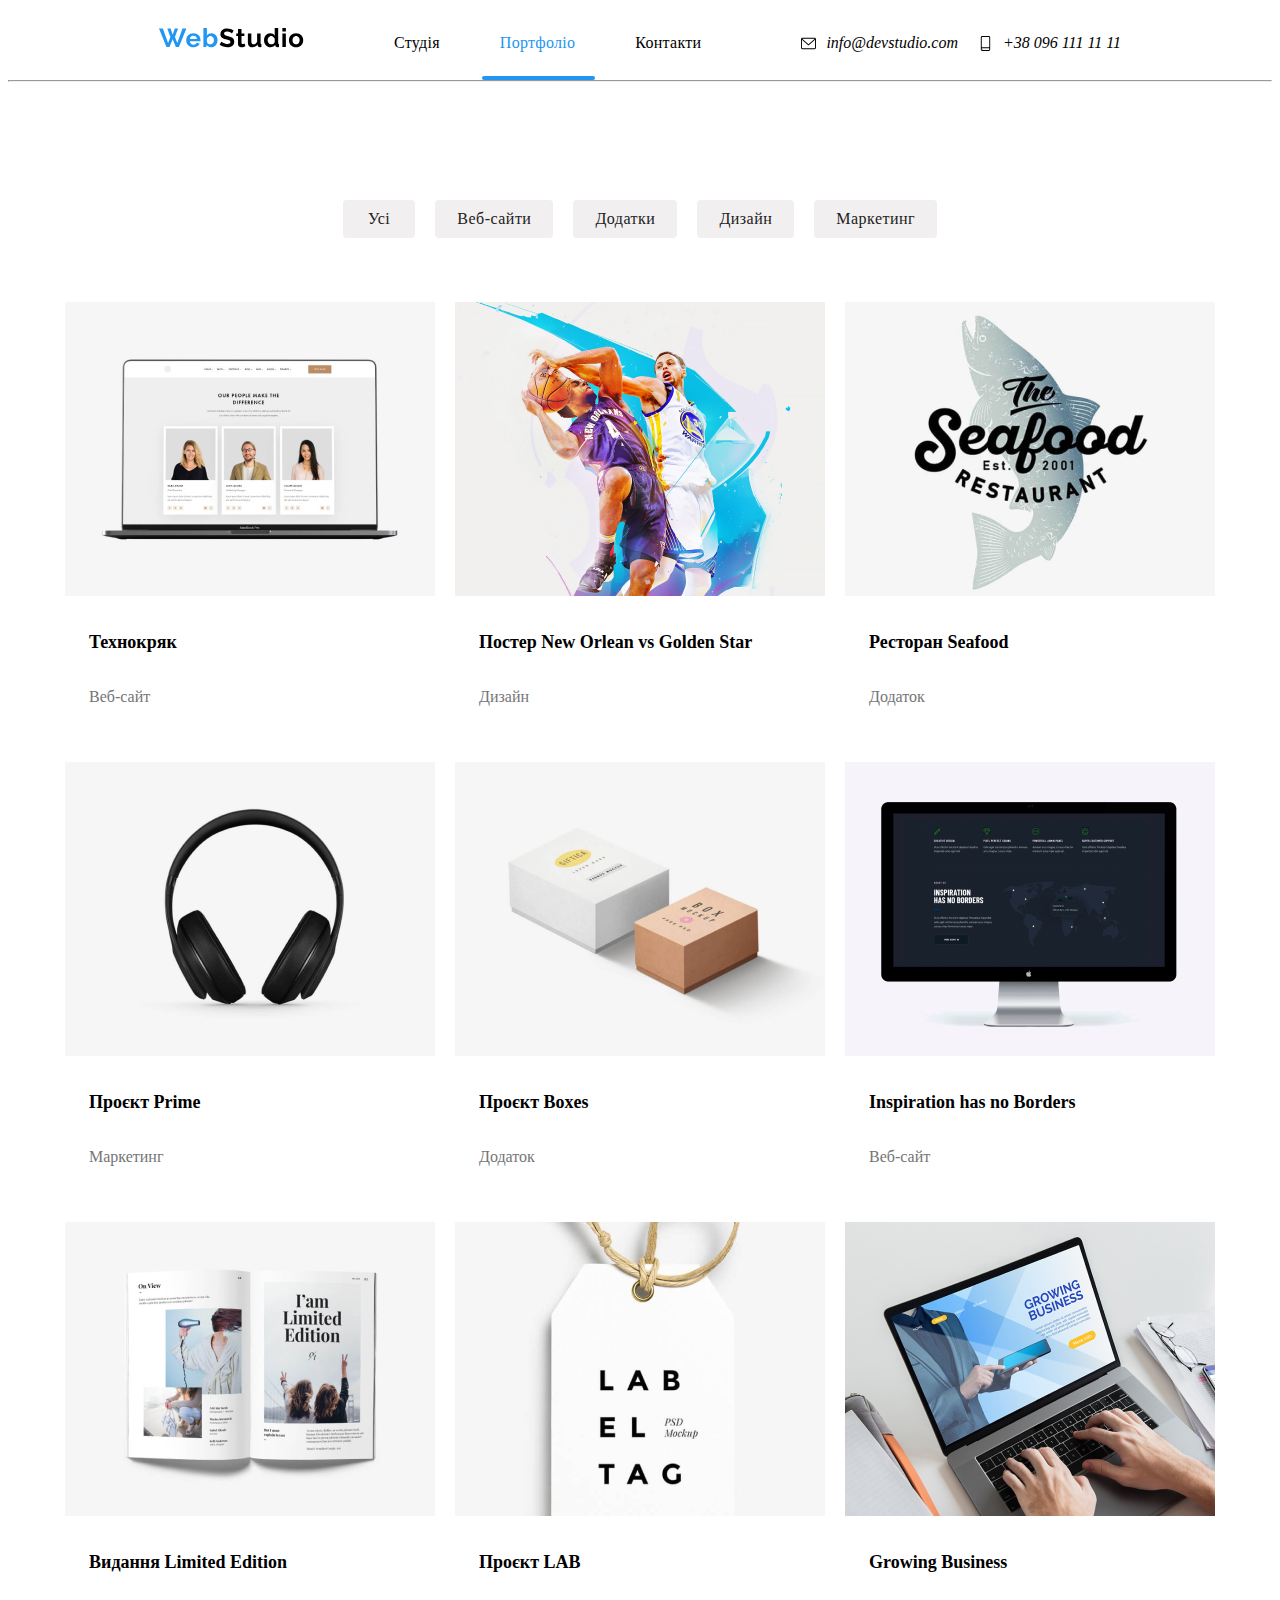
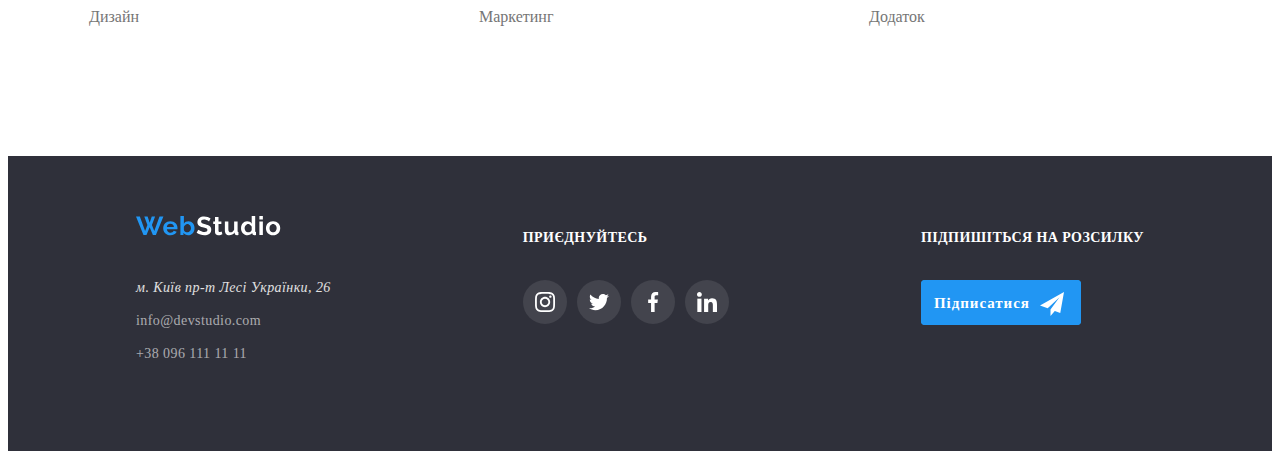
==== portfolio.html @ d67a6b18 "adaptive" ====
<!DOCTYPE html>
<html lang="en">
<head>
    <meta charset="UTF-8">
    <meta name="viewport" content="width=device-width, initial-scale=1.0">
    <link rel="stylesheet" href="./src/portfolio-pages/css/normalize.css">
    <link rel="stylesheet" href="./src/portfolio-pages/css/reset.css">
    <link rel="stylesheet" href="./src/portfolio-pages/css/styles.css">
    <title>Document</title>
</head>
<body>
    <header class="header">
        <div class="container">
            <div class="header__content-element">
                <a href="#" class="logo">
                    <svg class="webs" width="145" height="20" viewBox="0 0 145 20" fill="none" xmlns="http://www.w3.org/2000/svg">
                        <path d="M8.294 0.592H11.596L13.676 6.702L15.756 0.592H19.084L15.938 8.99L18.278 14.892L23.504 0.539999H27.404L19.89 19H16.874L13.676 11.252L10.478 19H7.462L0 0.539999H3.848L9.1 14.892L11.388 8.99L8.294 0.592ZM34.3793 19.26C33.2873 19.26 32.2993 19.078 31.4153 18.714C30.5313 18.3327 29.7773 17.8213 29.1533 17.18C28.5293 16.5387 28.044 15.7933 27.6973 14.944C27.368 14.0947 27.2033 13.202 27.2033 12.266C27.2033 11.2953 27.368 10.3853 27.6973 9.536C28.0266 8.66933 28.5033 7.91533 29.1273 7.274C29.7513 6.61533 30.5053 6.09533 31.3893 5.714C32.2906 5.33267 33.296 5.142 34.4053 5.142C35.5146 5.142 36.5026 5.33267 37.3693 5.714C38.2533 6.09533 38.9986 6.60667 39.6053 7.248C40.2293 7.88933 40.6973 8.63467 41.0093 9.484C41.3386 10.3333 41.5033 11.2173 41.5033 12.136C41.5033 12.3613 41.4946 12.578 41.4773 12.786C41.4773 12.994 41.46 13.1673 41.4253 13.306H30.8953C30.9473 13.8433 31.0773 14.32 31.2853 14.736C31.4933 15.152 31.762 15.5073 32.0913 15.802C32.4206 16.0967 32.7933 16.322 33.2093 16.478C33.6253 16.634 34.0586 16.712 34.5093 16.712C35.2026 16.712 35.8526 16.5473 36.4593 16.218C37.0833 15.8713 37.508 15.4207 37.7333 14.866L40.7233 15.698C40.2206 16.738 39.4146 17.596 38.3053 18.272C37.2133 18.9307 35.9046 19.26 34.3793 19.26ZM37.9153 11.044C37.8286 10.0213 37.4473 9.20667 36.7713 8.6C36.1126 7.976 35.3066 7.664 34.3533 7.664C33.8853 7.664 33.4433 7.75067 33.0273 7.924C32.6286 8.08 32.2733 8.30533 31.9613 8.6C31.6493 8.89467 31.3893 9.25 31.1813 9.666C30.9906 10.082 30.878 10.5413 30.8433 11.044H37.9153ZM52.1538 19.26C51.1138 19.26 50.1864 19.026 49.3718 18.558C48.5571 18.09 47.9158 17.4487 47.4478 16.634V19H44.4058V0.0199995H47.8898V7.768C48.3751 6.936 49.0078 6.29467 49.7878 5.844C50.5851 5.376 51.5124 5.142 52.5698 5.142C53.4538 5.142 54.2598 5.33267 54.9878 5.714C55.7158 6.09533 56.3398 6.60667 56.8598 7.248C57.3971 7.88933 57.8044 8.64333 58.0818 9.51C58.3764 10.3767 58.5238 11.2867 58.5238 12.24C58.5238 13.228 58.3591 14.1467 58.0298 14.996C57.7178 15.8453 57.2758 16.5907 56.7038 17.232C56.1318 17.856 55.4558 18.35 54.6758 18.714C53.8958 19.078 53.0551 19.26 52.1538 19.26ZM51.1918 16.296C51.7464 16.296 52.2578 16.192 52.7258 15.984C53.1938 15.7587 53.5924 15.464 53.9218 15.1C54.2511 14.736 54.5024 14.3113 54.6758 13.826C54.8664 13.3407 54.9618 12.8207 54.9618 12.266C54.9618 11.7113 54.8751 11.1827 54.7018 10.68C54.5284 10.1773 54.2771 9.73533 53.9478 9.354C53.6358 8.97267 53.2631 8.66933 52.8298 8.444C52.3964 8.21867 51.9198 8.106 51.3998 8.106C50.6198 8.106 49.9178 8.366 49.2938 8.886C48.6871 9.38867 48.2191 10.0127 47.8898 10.758V14.008C48.0111 14.3547 48.1844 14.6667 48.4098 14.944C48.6524 15.2213 48.9211 15.464 49.2158 15.672C49.5104 15.8627 49.8311 16.0187 50.1778 16.14C50.5244 16.244 50.8624 16.296 51.1918 16.296Z" fill="#2196F3"/>
                        <path d="M73.0003 5.376C72.8789 5.25467 72.6536 5.09 72.3243 4.882C72.0123 4.674 71.6223 4.47467 71.1543 4.284C70.7036 4.076 70.2096 3.90267 69.6723 3.764C69.1349 3.62533 68.5889 3.556 68.0343 3.556C67.0463 3.556 66.3096 3.738 65.8243 4.102C65.3389 4.466 65.0963 4.97733 65.0963 5.636C65.0963 6.01733 65.1829 6.338 65.3563 6.598C65.5469 6.84067 65.8156 7.05733 66.1623 7.248C66.5089 7.43867 66.9423 7.612 67.4623 7.768C67.9996 7.924 68.6149 8.08867 69.3083 8.262C70.2096 8.50467 71.0243 8.76467 71.7523 9.042C72.4976 9.31933 73.1216 9.666 73.6243 10.082C74.1443 10.498 74.5429 11.0007 74.8203 11.59C75.0976 12.162 75.2363 12.8727 75.2363 13.722C75.2363 14.71 75.0456 15.5593 74.6643 16.27C74.3003 16.9633 73.7976 17.5267 73.1563 17.96C72.5323 18.3933 71.8043 18.714 70.9723 18.922C70.1576 19.1127 69.2996 19.208 68.3983 19.208C67.0116 19.208 65.6423 19 64.2903 18.584C62.9383 18.168 61.7249 17.5787 60.6503 16.816L62.2363 13.722C62.3923 13.878 62.6696 14.086 63.0683 14.346C63.4843 14.5887 63.9696 14.84 64.5243 15.1C65.0789 15.3427 65.6943 15.5507 66.3703 15.724C67.0463 15.8973 67.7396 15.984 68.4503 15.984C70.4263 15.984 71.4143 15.3513 71.4143 14.086C71.4143 13.6873 71.3016 13.3493 71.0763 13.072C70.8509 12.7947 70.5303 12.552 70.1143 12.344C69.6983 12.136 69.1956 11.9453 68.6063 11.772C68.0169 11.5987 67.3583 11.408 66.6303 11.2C65.7463 10.9573 64.9749 10.6973 64.3163 10.42C63.6749 10.1253 63.1376 9.78733 62.7043 9.406C62.2709 9.00733 61.9416 8.55667 61.7163 8.054C61.5083 7.534 61.4043 6.91867 61.4043 6.208C61.4043 5.272 61.5776 4.44 61.9243 3.712C62.2709 2.984 62.7476 2.37733 63.3543 1.892C63.9783 1.40667 64.6976 1.04267 65.5123 0.799999C66.3269 0.539999 67.2023 0.409999 68.1383 0.409999C69.4383 0.409999 70.6343 0.617999 71.7263 1.034C72.8183 1.43267 73.7716 1.90933 74.5863 2.464L73.0003 5.376ZM86.4013 18.298C85.9333 18.506 85.3613 18.714 84.6853 18.922C84.0093 19.13 83.2986 19.234 82.5533 19.234C82.0679 19.234 81.6086 19.1733 81.1753 19.052C80.7593 18.9307 80.3866 18.74 80.0573 18.48C79.7453 18.2027 79.4939 17.856 79.3033 17.44C79.1126 17.0067 79.0173 16.4867 79.0173 15.88V8.054H77.2233V5.376H79.0173V0.956H82.5013V5.376H85.3613V8.054H82.5013V14.71C82.5013 15.1953 82.6226 15.542 82.8653 15.75C83.1253 15.9407 83.4373 16.036 83.8013 16.036C84.1653 16.036 84.5206 15.9753 84.8673 15.854C85.2139 15.7327 85.4913 15.6287 85.6993 15.542L86.4013 18.298ZM93.1558 19.26C91.7518 19.26 90.6858 18.8093 89.9578 17.908C89.2298 17.0067 88.8658 15.672 88.8658 13.904V5.376H92.3498V13.15C92.3498 15.2473 93.1038 16.296 94.6118 16.296C95.2878 16.296 95.9378 16.0967 96.5618 15.698C97.2031 15.282 97.7231 14.658 98.1218 13.826V5.376H101.606V14.996C101.606 15.36 101.666 15.62 101.788 15.776C101.926 15.932 102.143 16.0187 102.438 16.036V19C102.091 19.0693 101.796 19.1127 101.554 19.13C101.328 19.1473 101.12 19.156 100.93 19.156C100.306 19.156 99.7944 19.0173 99.3958 18.74C99.0144 18.4453 98.7891 18.0467 98.7198 17.544L98.6418 16.452C98.0351 17.388 97.2551 18.09 96.3018 18.558C95.3484 19.026 94.2998 19.26 93.1558 19.26ZM111.49 19.26C110.554 19.26 109.687 19.078 108.89 18.714C108.093 18.35 107.408 17.8473 106.836 17.206C106.264 16.5647 105.813 15.8193 105.484 14.97C105.172 14.1033 105.016 13.176 105.016 12.188C105.016 11.2 105.163 10.2813 105.458 9.432C105.77 8.58267 106.195 7.83733 106.732 7.196C107.269 6.55467 107.911 6.052 108.656 5.688C109.401 5.324 110.216 5.142 111.1 5.142C112.105 5.142 113.007 5.38467 113.804 5.87C114.619 6.35533 115.251 6.988 115.702 7.768V0.0199995H119.186V14.996C119.186 15.36 119.247 15.62 119.368 15.776C119.489 15.932 119.697 16.0187 119.992 16.036V19C119.385 19.1213 118.891 19.182 118.51 19.182C117.886 19.182 117.375 19.026 116.976 18.714C116.577 18.402 116.352 17.9947 116.3 17.492L116.222 16.634C115.719 17.5007 115.035 18.1593 114.168 18.61C113.319 19.0433 112.426 19.26 111.49 19.26ZM112.4 16.296C112.729 16.296 113.067 16.244 113.414 16.14C113.761 16.0187 114.081 15.854 114.376 15.646C114.671 15.438 114.931 15.1953 115.156 14.918C115.399 14.6407 115.581 14.3373 115.702 14.008V10.758C115.563 10.3767 115.364 10.03 115.104 9.718C114.861 9.38867 114.575 9.11133 114.246 8.886C113.934 8.64333 113.596 8.45267 113.232 8.314C112.885 8.17533 112.539 8.106 112.192 8.106C111.672 8.106 111.187 8.21867 110.736 8.444C110.303 8.66933 109.93 8.98133 109.618 9.38C109.306 9.76133 109.063 10.2033 108.89 10.706C108.717 11.2087 108.63 11.7287 108.63 12.266C108.63 12.838 108.725 13.3667 108.916 13.852C109.107 14.3373 109.367 14.762 109.696 15.126C110.025 15.49 110.415 15.776 110.866 15.984C111.334 16.192 111.845 16.296 112.4 16.296ZM123.386 19V5.376H126.87V19H123.386ZM123.386 3.478V0.0199995H126.87V3.478H123.386ZM137.085 19.26C135.975 19.26 134.979 19.0693 134.095 18.688C133.211 18.3067 132.457 17.7953 131.833 17.154C131.226 16.4953 130.758 15.7413 130.429 14.892C130.099 14.0427 129.935 13.15 129.935 12.214C129.935 11.2607 130.099 10.3593 130.429 9.51C130.758 8.66067 131.226 7.91533 131.833 7.274C132.457 6.61533 133.211 6.09533 134.095 5.714C134.979 5.33267 135.975 5.142 137.085 5.142C138.194 5.142 139.182 5.33267 140.049 5.714C140.933 6.09533 141.678 6.61533 142.285 7.274C142.909 7.91533 143.385 8.66067 143.715 9.51C144.044 10.3593 144.209 11.2607 144.209 12.214C144.209 13.15 144.044 14.0427 143.715 14.892C143.385 15.7413 142.917 16.4953 142.311 17.154C141.704 17.7953 140.959 18.3067 140.075 18.688C139.191 19.0693 138.194 19.26 137.085 19.26ZM133.523 12.214C133.523 12.8207 133.609 13.3753 133.783 13.878C133.973 14.3633 134.225 14.788 134.537 15.152C134.866 15.516 135.247 15.802 135.681 16.01C136.114 16.2007 136.582 16.296 137.085 16.296C137.587 16.296 138.055 16.2007 138.489 16.01C138.922 15.802 139.295 15.516 139.607 15.152C139.936 14.788 140.187 14.3547 140.361 13.852C140.551 13.3493 140.647 12.7947 140.647 12.188C140.647 11.5987 140.551 11.0527 140.361 10.55C140.187 10.0473 139.936 9.614 139.607 9.25C139.295 8.886 138.922 8.60867 138.489 8.418C138.055 8.21 137.587 8.106 137.085 8.106C136.582 8.106 136.114 8.21 135.681 8.418C135.247 8.626 134.866 8.912 134.537 9.276C134.225 9.64 133.973 10.0733 133.783 10.576C133.609 11.0787 133.523 11.6247 133.523 12.214Z" fill="black"/>
                    </svg>
                </a>
                <div class="header__content">
                    <div class="header__content-top">
                        <nav class="navigation">
                            <ul class="navigation__list">
                                <li class="navigation__list-item">
                                    <a href="./index.html" class="navigation__list-link">Студія</a>
                                </li>
                                <li class="navigation__list-item">
                                    <a href="./portfolio.html" class="navigation__list-link active">Портфоліо</a>
                                </li>
                                <li class="navigation__list-item">
                                    <a href="#contacts" class="navigation__list-link">Контакти</a>
                                </li>
                            </ul>
                        </nav>
                    </div>
                    <address class="address">
                        <a href="mailto:info@devstudio.com" class="address__link">
                            <svg version="1.1" xmlns="http://www.w3.org/2000/svg" width="15" height="15" viewBox="0 0 1365 1024" fill="inherit">
                                <g id="icomoon-ignore"></g>
                                <path d="M1237.333 0h-1109.333c-70.571 0-128 57.429-128 128v768c0 70.571 57.429 128 128 128h1109.333c70.571 0 128-57.429 128-128v-768c0-70.571-57.429-128-128-128zM1237.333 85.333c5.803 0 11.349 1.195 16.384 3.328l-571.051 494.933-571.051-494.933c4.836-2.091 10.465-3.313 16.378-3.328h1109.339zM1237.333 938.667h-1109.333c-23.564 0-42.667-19.103-42.667-42.667v0-717.227l569.344 493.483c7.448 6.5 17.256 10.464 27.989 10.464s20.541-3.963 28.040-10.507l-0.051 0.043 569.344-493.483v717.227c0 23.564-19.103 42.667-42.667 42.667v0z"></path>
                            </svg>                                
                            info@devstudio.com
                        </a>
                        <a href="tel:+380961111111" class="address__link">
                            <svg version="1.1" xmlns="http://www.w3.org/2000/svg" width="15" height="15" viewBox="0 0 640 1024" fill="inherit">
                                <g id="icomoon-ignore"></g>
                                <path fill="inherit" d="M544 0h-448c-52.928 0-96 43.072-96 96v832c0 52.928 43.072 96 96 96h448c52.928 0 96-43.072 96-96v-832c0-52.928-43.072-96-96-96zM96 64h448c17.673 0 32 14.327 32 32v0 672h-512v-672c0-17.673 14.327-32 32-32v0zM544 960h-448c-17.673 0-32-14.327-32-32v0-96h512v96c0 17.673-14.327 32-32 32v0z"></path>
                                <path fill="#757575" d="M150.656 879.296c5.767 5.232 9.374 12.755 9.374 21.12s-3.607 15.888-9.35 21.099l-0.024 0.021c-5.952 5.449-13.914 8.787-22.656 8.787s-16.704-3.339-22.681-8.81l0.025 0.023c-5.767-5.232-9.374-12.755-9.374-21.12s3.607-15.888 9.35-21.099l0.024-0.021c5.952-5.449 13.914-8.787 22.656-8.787s16.704 3.339 22.681 8.81l-0.025-0.023z"></path>
                            </svg>
                            +38 096 111 11 11
                        </a>
                    </address>
                </div>
                <div class="header__burger">
                    <nav class="header__navigation">
                        <input type="checkbox" id="toggle" class="header__form">
                        <label for="toggle" class="header__lab">
                          <span></span>
                        </label>
                        <ul class="menu__burger">
                            <li class="menu__burger-item">
                                <a href="#" class="menu__burger-link">Студія</a>
                            </li>
                            <li class="menu__burger-item">
                                <a href="#" class="menu__burger-link menu__link-studio">Портфоліо</a>
                            </li>
                            <li class="menu__burger-item">
                                <a href="#" class="menu__burger-link">Контакти</a>
                            </li>
                        </ul>
                        <div class="contacts"> 
                            <address class="address">
                                <a href="mailto:info@devstudio.com" class="address__email">
                                    info@devstudio.com
                                </a>
                            </address>
                            <address class="address">
                                <a href="tel:+380961111111"  class="address__number">
                                    +38 096 111 11 11
                                </a>
                            </address>
                        </div>
                        <div class="social__programs">
                            <ul class="sites">
                                <li class="site__item">
                                    <a href="https://instagram.com/" class="site__link">
                                        Instagram
                                    </a>
                                </li>
                                <li class="site__item">
                                    <a href="https://twitter.com/" class="site__link">
                                        Twitter
                                    </a>
                                </li>
                                <li class="site__item">
                                    <a href="http://facebook.com/" class="site__link">
                                        Facebook
                                    </a>
                                </li>
                                <li class="site__item">
                                    <a href="https://www.linkedin.com/" class="site__link">
                                        LinkedIn
                                    </a>
                                </li>
                            </ul>
                        </div>
                    </nav>
                </div>
            </div>
        </div>
    </header>
    <hr class="line">
    <main>
        <section class="page">
            <div class="container page__content">
                <div class="page__navigation">
                    <a href="#" class="page__navigation-link">
                        <p class="page__navigation-text-one">
                            Усі
                        </p>
                    </a>
                    <a href="#website" class="page__navigation-link">
                        <p class="page__navigation-text-two">
                            Веб-сайти
                        </p>
                    </a>
                    <a href="#addition" class="page__navigation-link">
                        <p class="page__navigation-text-three">
                            Додатки
                        </p>
                    </a>
                    <a href="#design" class="page__navigation-link">
                        <p class="page__navigation-text-four">
                            Дизайн
                        </p>
                    </a>
                    <a href="#marketing" class="page__navigation-link">
                        <p class="page__navigation-text-five">
                            Маркетинг
                        </p>
                    </a>
                </div>
                <div class="caption">
                    <div class="product" id="website">
                        <div class="product__photo">
                            <img src="./src/portfolio-pages/image/chapter-one/img.png" alt="ups" class="photo1">
                            <p class="product__photo-text">
                                Ресурс пропонує комплексні <br>
                                пропозиції з різним рівнем <br> 
                                функціоналу та сервісів. Все це <br>
                                дозволить відвідувачу отримати <br>
                                вичерпні відомості про компанію <br>
                                чи приватну особу.
                            </p>
                        </div>
                        <div class="product__texts">
                            <h1 class="product__title">
                                Технокряк
                            </h1>
                            <p class="product__text">
                                Веб-сайт
                            </p>
                        </div>
                    </div>
                    <div class="product">
                        <div class="product__photo">
                            <img src="./src/portfolio-pages/image/chapter-one/img (1).png" alt="ups" class="photo1">
                            <p class="product__photo-text">
                                Ресурс пропонує комплексні <br>
                                пропозиції з різним рівнем <br> 
                                функціоналу та сервісів. Все це <br>
                                дозволить відвідувачу отримати <br>
                                вичерпні відомості про компанію <br>
                                чи приватну особу.
                            </p>
                        </div>
                        <div class="product__texts">
                            <h1 class="product__title">
                                Постер New Orlean vs Golden Star
                            </h1>
                            <p class="product__text">
                                Дизайн
                            </p>
                        </div>
                    </div>
                    <div class="product">
                        <div class="product__photo">
                            <img src="./src/portfolio-pages/image/chapter-one/img (2).png" alt="ups" class="photo1">
                            <p class="product__photo-text">
                                Ресурс пропонує комплексні <br>
                                пропозиції з різним рівнем <br> 
                                функціоналу та сервісів. Все це <br>
                                дозволить відвідувачу отримати <br>
                                вичерпні відомості про компанію <br>
                                чи приватну особу.
                            </p>
                        </div>
                        <div class="product__texts">
                            <h1 class="product__title">
                                Ресторан Seafood
                            </h1>
                            <p class="product__text">
                                Додаток
                            </p>
                        </div>
                    </div>
                    <div class="product" id="marketing">
                        <div class="product__photo">
                            <img src="./src/portfolio-pages/image/chapter-one/img (3).png" alt="ups" class="photo1">
                            <p class="product__photo-text">
                                Ресурс пропонує комплексні <br>
                                пропозиції з різним рівнем <br> 
                                функціоналу та сервісів. Все це <br>
                                дозволить відвідувачу отримати <br>
                                вичерпні відомості про компанію <br>
                                чи приватну особу.
                            </p>
                        </div>
                        <div class="product__texts">
                            <h1 class="product__title">
                                Проєкт Prime
                            </h1>
                            <p class="product__text">
                                Маркетинг
                            </p>
                        </div>
                    </div>
                    <div class="product" id="addition">
                        <div class="product__photo">
                            <img src="./src/portfolio-pages/image/chapter-one/img (4).png" alt="ups" class="photo1">
                            <p class="product__photo-text">
                                Ресурс пропонує комплексні <br>
                                пропозиції з різним рівнем <br> 
                                функціоналу та сервісів. Все це <br>
                                дозволить відвідувачу отримати <br>
                                вичерпні відомості про компанію <br>
                                чи приватну особу.
                            </p>
                        </div>
                        <div class="product__texts">
                            <h1 class="product__title">
                                Проєкт Boxes
                            </h1>
                            <p class="product__text">
                                Додаток
                            </p>
                        </div>
                    </div>
                    <div class="product">
                        <div class="product__photo">
                            <img src="./src/portfolio-pages/image/chapter-one/img (5).png" alt="ups" class="photo1">
                            <p class="product__photo-text">
                                Ресурс пропонує комплексні <br>
                                пропозиції з різним рівнем <br> 
                                функціоналу та сервісів. Все це <br>
                                дозволить відвідувачу отримати <br>
                                вичерпні відомості про компанію <br>
                                чи приватну особу.
                            </p>
                        </div>
                        <div class="product__texts">
                            <h1 class="product__title">
                                Inspiration has no Borders
                            </h1>
                            <p class="product__text">
                                Веб-сайт
                            </p>
                        </div>
                    </div>
                    <div class="product" id="design">
                        <div class="product__photo">
                            <img src="./src/portfolio-pages/image/chapter-one/img (6).png" alt="ups" class="photo1">
                            <p class="product__photo-text">
                                Ресурс пропонує комплексні <br>
                                пропозиції з різним рівнем <br> 
                                функціоналу та сервісів. Все це <br>
                                дозволить відвідувачу отримати <br>
                                вичерпні відомості про компанію <br>
                                чи приватну особу.
                            </p>
                        </div>
                        <div class="product__texts">
                            <h1 class="product__title">
                                Видання Limited Edition
                            </h1>
                            <p class="product__text">
                                Дизайн
                            </p>
                        </div>
                    </div>
                    <div class="product">
                        <div class="product__photo">
                            <img src="./src/portfolio-pages/image/chapter-one/img (7).png" alt="ups" class="photo1">
                            <p class="product__photo-text">
                                Ресурс пропонує комплексні <br>
                                пропозиції з різним рівнем <br> 
                                функціоналу та сервісів. Все це <br>
                                дозволить відвідувачу отримати <br>
                                вичерпні відомості про компанію <br>
                                чи приватну особу.
                            </p>
                        </div>
                        <div class="product__texts">
                            <h1 class="product__title">
                                Проєкт LAB
                            </h1>
                            <p class="product__text">
                                Маркетинг
                            </p>
                        </div>
                    </div>
                    <div class="product">
                        <div class="product__photo">
                            <img src="./src/portfolio-pages/image/chapter-one/img (8).png" alt="ups" class="photo1">
                            <p class="product__photo-text">
                                Ресурс пропонує комплексні <br>
                                пропозиції з різним рівнем <br> 
                                функціоналу та сервісів. Все це <br>
                                дозволить відвідувачу отримати <br>
                                вичерпні відомості про компанію <br>
                                чи приватну особу.
                            </p>
                        </div>
                        <div class="product__texts">
                            <h1 class="product__title">
                                Growing Business
                            </h1>
                            <p class="product__text">
                                Додаток
                            </p>
                        </div>
                    </div>
                </div>
            </div>
        </section>
    </main>
    <footer class="footer" id="contacts">
        <div class="container footer__content">
            <div class="footer__content-one">
                <svg class="svg-footer" width="145" height="20" viewBox="0 0 145 20" fill="none" xmlns="http://www.w3.org/2000/svg">
                    <path d="M8.294 0.592H11.596L13.676 6.702L15.756 0.592H19.084L15.938 8.99L18.278 14.892L23.504 0.539999H27.404L19.89 19H16.874L13.676 11.252L10.478 19H7.462L0 0.539999H3.848L9.1 14.892L11.388 8.99L8.294 0.592ZM34.3793 19.26C33.2873 19.26 32.2993 19.078 31.4153 18.714C30.5313 18.3327 29.7773 17.8213 29.1533 17.18C28.5293 16.5387 28.044 15.7933 27.6973 14.944C27.368 14.0947 27.2033 13.202 27.2033 12.266C27.2033 11.2953 27.368 10.3853 27.6973 9.536C28.0266 8.66933 28.5033 7.91533 29.1273 7.274C29.7513 6.61533 30.5053 6.09533 31.3893 5.714C32.2906 5.33267 33.296 5.142 34.4053 5.142C35.5146 5.142 36.5026 5.33267 37.3693 5.714C38.2533 6.09533 38.9986 6.60667 39.6053 7.248C40.2293 7.88933 40.6973 8.63467 41.0093 9.484C41.3386 10.3333 41.5033 11.2173 41.5033 12.136C41.5033 12.3613 41.4946 12.578 41.4773 12.786C41.4773 12.994 41.46 13.1673 41.4253 13.306H30.8953C30.9473 13.8433 31.0773 14.32 31.2853 14.736C31.4933 15.152 31.762 15.5073 32.0913 15.802C32.4206 16.0967 32.7933 16.322 33.2093 16.478C33.6253 16.634 34.0586 16.712 34.5093 16.712C35.2026 16.712 35.8526 16.5473 36.4593 16.218C37.0833 15.8713 37.508 15.4207 37.7333 14.866L40.7233 15.698C40.2206 16.738 39.4146 17.596 38.3053 18.272C37.2133 18.9307 35.9046 19.26 34.3793 19.26ZM37.9153 11.044C37.8286 10.0213 37.4473 9.20667 36.7713 8.6C36.1126 7.976 35.3066 7.664 34.3533 7.664C33.8853 7.664 33.4433 7.75067 33.0273 7.924C32.6286 8.08 32.2733 8.30533 31.9613 8.6C31.6493 8.89467 31.3893 9.25 31.1813 9.666C30.9906 10.082 30.878 10.5413 30.8433 11.044H37.9153ZM52.1538 19.26C51.1138 19.26 50.1864 19.026 49.3718 18.558C48.5571 18.09 47.9158 17.4487 47.4478 16.634V19H44.4058V0.0199995H47.8898V7.768C48.3751 6.936 49.0078 6.29467 49.7878 5.844C50.5851 5.376 51.5124 5.142 52.5698 5.142C53.4538 5.142 54.2598 5.33267 54.9878 5.714C55.7158 6.09533 56.3398 6.60667 56.8598 7.248C57.3971 7.88933 57.8044 8.64333 58.0818 9.51C58.3764 10.3767 58.5238 11.2867 58.5238 12.24C58.5238 13.228 58.3591 14.1467 58.0298 14.996C57.7178 15.8453 57.2758 16.5907 56.7038 17.232C56.1318 17.856 55.4558 18.35 54.6758 18.714C53.8958 19.078 53.0551 19.26 52.1538 19.26ZM51.1918 16.296C51.7464 16.296 52.2578 16.192 52.7258 15.984C53.1938 15.7587 53.5924 15.464 53.9218 15.1C54.2511 14.736 54.5024 14.3113 54.6758 13.826C54.8664 13.3407 54.9618 12.8207 54.9618 12.266C54.9618 11.7113 54.8751 11.1827 54.7018 10.68C54.5284 10.1773 54.2771 9.73533 53.9478 9.354C53.6358 8.97267 53.2631 8.66933 52.8298 8.444C52.3964 8.21867 51.9198 8.106 51.3998 8.106C50.6198 8.106 49.9178 8.366 49.2938 8.886C48.6871 9.38867 48.2191 10.0127 47.8898 10.758V14.008C48.0111 14.3547 48.1844 14.6667 48.4098 14.944C48.6524 15.2213 48.9211 15.464 49.2158 15.672C49.5104 15.8627 49.8311 16.0187 50.1778 16.14C50.5244 16.244 50.8624 16.296 51.1918 16.296Z" fill="#2196F3"/>
                    <path d="M73.0003 5.376C72.8789 5.25467 72.6536 5.09 72.3243 4.882C72.0123 4.674 71.6223 4.47467 71.1543 4.284C70.7036 4.076 70.2096 3.90267 69.6723 3.764C69.1349 3.62533 68.5889 3.556 68.0343 3.556C67.0463 3.556 66.3096 3.738 65.8243 4.102C65.3389 4.466 65.0963 4.97733 65.0963 5.636C65.0963 6.01733 65.1829 6.338 65.3563 6.598C65.5469 6.84067 65.8156 7.05733 66.1623 7.248C66.5089 7.43867 66.9423 7.612 67.4623 7.768C67.9996 7.924 68.6149 8.08867 69.3083 8.262C70.2096 8.50467 71.0243 8.76467 71.7523 9.042C72.4976 9.31933 73.1216 9.666 73.6243 10.082C74.1443 10.498 74.5429 11.0007 74.8203 11.59C75.0976 12.162 75.2363 12.8727 75.2363 13.722C75.2363 14.71 75.0456 15.5593 74.6643 16.27C74.3003 16.9633 73.7976 17.5267 73.1563 17.96C72.5323 18.3933 71.8043 18.714 70.9723 18.922C70.1576 19.1127 69.2996 19.208 68.3983 19.208C67.0116 19.208 65.6423 19 64.2903 18.584C62.9383 18.168 61.7249 17.5787 60.6503 16.816L62.2363 13.722C62.3923 13.878 62.6696 14.086 63.0683 14.346C63.4843 14.5887 63.9696 14.84 64.5243 15.1C65.0789 15.3427 65.6943 15.5507 66.3703 15.724C67.0463 15.8973 67.7396 15.984 68.4503 15.984C70.4263 15.984 71.4143 15.3513 71.4143 14.086C71.4143 13.6873 71.3016 13.3493 71.0763 13.072C70.8509 12.7947 70.5303 12.552 70.1143 12.344C69.6983 12.136 69.1956 11.9453 68.6063 11.772C68.0169 11.5987 67.3583 11.408 66.6303 11.2C65.7463 10.9573 64.9749 10.6973 64.3163 10.42C63.6749 10.1253 63.1376 9.78733 62.7043 9.406C62.2709 9.00733 61.9416 8.55667 61.7163 8.054C61.5083 7.534 61.4043 6.91867 61.4043 6.208C61.4043 5.272 61.5776 4.44 61.9243 3.712C62.2709 2.984 62.7476 2.37733 63.3543 1.892C63.9783 1.40667 64.6976 1.04267 65.5123 0.799999C66.3269 0.539999 67.2023 0.409999 68.1383 0.409999C69.4383 0.409999 70.6343 0.617999 71.7263 1.034C72.8183 1.43267 73.7716 1.90933 74.5863 2.464L73.0003 5.376ZM86.4013 18.298C85.9333 18.506 85.3613 18.714 84.6853 18.922C84.0093 19.13 83.2986 19.234 82.5533 19.234C82.0679 19.234 81.6086 19.1733 81.1753 19.052C80.7593 18.9307 80.3866 18.74 80.0573 18.48C79.7453 18.2027 79.4939 17.856 79.3033 17.44C79.1126 17.0067 79.0173 16.4867 79.0173 15.88V8.054H77.2233V5.376H79.0173V0.956H82.5013V5.376H85.3613V8.054H82.5013V14.71C82.5013 15.1953 82.6226 15.542 82.8653 15.75C83.1253 15.9407 83.4373 16.036 83.8013 16.036C84.1653 16.036 84.5206 15.9753 84.8673 15.854C85.2139 15.7327 85.4913 15.6287 85.6993 15.542L86.4013 18.298ZM93.1558 19.26C91.7518 19.26 90.6858 18.8093 89.9578 17.908C89.2298 17.0067 88.8658 15.672 88.8658 13.904V5.376H92.3498V13.15C92.3498 15.2473 93.1038 16.296 94.6118 16.296C95.2878 16.296 95.9378 16.0967 96.5618 15.698C97.2031 15.282 97.7231 14.658 98.1218 13.826V5.376H101.606V14.996C101.606 15.36 101.666 15.62 101.788 15.776C101.926 15.932 102.143 16.0187 102.438 16.036V19C102.091 19.0693 101.796 19.1127 101.554 19.13C101.328 19.1473 101.12 19.156 100.93 19.156C100.306 19.156 99.7944 19.0173 99.3958 18.74C99.0144 18.4453 98.7891 18.0467 98.7198 17.544L98.6418 16.452C98.0351 17.388 97.2551 18.09 96.3018 18.558C95.3484 19.026 94.2998 19.26 93.1558 19.26ZM111.49 19.26C110.554 19.26 109.687 19.078 108.89 18.714C108.093 18.35 107.408 17.8473 106.836 17.206C106.264 16.5647 105.813 15.8193 105.484 14.97C105.172 14.1033 105.016 13.176 105.016 12.188C105.016 11.2 105.163 10.2813 105.458 9.432C105.77 8.58267 106.195 7.83733 106.732 7.196C107.269 6.55467 107.911 6.052 108.656 5.688C109.401 5.324 110.216 5.142 111.1 5.142C112.105 5.142 113.007 5.38467 113.804 5.87C114.619 6.35533 115.251 6.988 115.702 7.768V0.0199995H119.186V14.996C119.186 15.36 119.247 15.62 119.368 15.776C119.489 15.932 119.697 16.0187 119.992 16.036V19C119.385 19.1213 118.891 19.182 118.51 19.182C117.886 19.182 117.375 19.026 116.976 18.714C116.577 18.402 116.352 17.9947 116.3 17.492L116.222 16.634C115.719 17.5007 115.035 18.1593 114.168 18.61C113.319 19.0433 112.426 19.26 111.49 19.26ZM112.4 16.296C112.729 16.296 113.067 16.244 113.414 16.14C113.761 16.0187 114.081 15.854 114.376 15.646C114.671 15.438 114.931 15.1953 115.156 14.918C115.399 14.6407 115.581 14.3373 115.702 14.008V10.758C115.563 10.3767 115.364 10.03 115.104 9.718C114.861 9.38867 114.575 9.11133 114.246 8.886C113.934 8.64333 113.596 8.45267 113.232 8.314C112.885 8.17533 112.539 8.106 112.192 8.106C111.672 8.106 111.187 8.21867 110.736 8.444C110.303 8.66933 109.93 8.98133 109.618 9.38C109.306 9.76133 109.063 10.2033 108.89 10.706C108.717 11.2087 108.63 11.7287 108.63 12.266C108.63 12.838 108.725 13.3667 108.916 13.852C109.107 14.3373 109.367 14.762 109.696 15.126C110.025 15.49 110.415 15.776 110.866 15.984C111.334 16.192 111.845 16.296 112.4 16.296ZM123.386 19V5.376H126.87V19H123.386ZM123.386 3.478V0.0199995H126.87V3.478H123.386ZM137.085 19.26C135.975 19.26 134.979 19.0693 134.095 18.688C133.211 18.3067 132.457 17.7953 131.833 17.154C131.226 16.4953 130.758 15.7413 130.429 14.892C130.099 14.0427 129.935 13.15 129.935 12.214C129.935 11.2607 130.099 10.3593 130.429 9.51C130.758 8.66067 131.226 7.91533 131.833 7.274C132.457 6.61533 133.211 6.09533 134.095 5.714C134.979 5.33267 135.975 5.142 137.085 5.142C138.194 5.142 139.182 5.33267 140.049 5.714C140.933 6.09533 141.678 6.61533 142.285 7.274C142.909 7.91533 143.385 8.66067 143.715 9.51C144.044 10.3593 144.209 11.2607 144.209 12.214C144.209 13.15 144.044 14.0427 143.715 14.892C143.385 15.7413 142.917 16.4953 142.311 17.154C141.704 17.7953 140.959 18.3067 140.075 18.688C139.191 19.0693 138.194 19.26 137.085 19.26ZM133.523 12.214C133.523 12.8207 133.609 13.3753 133.783 13.878C133.973 14.3633 134.225 14.788 134.537 15.152C134.866 15.516 135.247 15.802 135.681 16.01C136.114 16.2007 136.582 16.296 137.085 16.296C137.587 16.296 138.055 16.2007 138.489 16.01C138.922 15.802 139.295 15.516 139.607 15.152C139.936 14.788 140.187 14.3547 140.361 13.852C140.551 13.3493 140.647 12.7947 140.647 12.188C140.647 11.5987 140.551 11.0527 140.361 10.55C140.187 10.0473 139.936 9.614 139.607 9.25C139.295 8.886 138.922 8.60867 138.489 8.418C138.055 8.21 137.587 8.106 137.085 8.106C136.582 8.106 136.114 8.21 135.681 8.418C135.247 8.626 134.866 8.912 134.537 9.276C134.225 9.64 133.973 10.0733 133.783 10.576C133.609 11.0787 133.523 11.6247 133.523 12.214Z" fill="white"/>
                </svg>
                <ul class="menu">
                    <li class="menu__item">
                        <a class="menu__item-link" href="https://www.google.com.ua/maps/place/бул.+Леси+Украинки,+26,+Киев,+02000/@50.4265807,30.5358109,17z/data=!3m1!4b1!4m6!3m5!1s0x40d4cf0e033ecbe9:0x57a4dffefec77da0!8m2!3d50.4265807!4d30.5383858!16s%2Fg%2F1tctq5jv?hl=ru&entry=ttu"><address>м. Київ пр-т Лесі Українки, 26</address></a>
                    </li>
                    <li class="menu__item">
                        <a href="mailto:info@devstudio.com"><address class="menu__item-address">info@devstudio.com</address></a>
                    </li>
                    <li class="menu__item">
                        <a href="tel:+380961111111"><address class="menu__item-address">+38 096 111 11 11</address></a>
                    </li>
                </ul>
            </div>
            <div class="footer__content-two">
                <p class="footer__content-two-text">
                    ПРИЄДНУЙТЕСЬ
                </p>
                <div class="icons">
                    <div class="icons__social">
                        <a href="https://www.instagram.com" class="icons__social-link">
                            <svg class="ttt" width="44" height="44" viewBox="0 0 44 44" xmlns="http://www.w3.org/2000/svg" fill="inherit">
                                <g clip-path="url(#clip0_11_3010)">
                                <path d="M31.9804 17.8801C31.9336 16.8174 31.7617 16.0868 31.5156 15.4537C31.2616 14.7818 30.8709 14.1801 30.359 13.68C29.8589 13.1721 29.2533 12.7774 28.5891 12.5274C27.9524 12.2813 27.2256 12.1094 26.163 12.0626C25.0924 12.0118 24.7525 12 22.0371 12C19.3217 12 18.9818 12.0118 17.9152 12.0586C16.8525 12.1055 16.1219 12.2775 15.489 12.5235C14.8169 12.7774 14.2153 13.1681 13.7152 13.68C13.2073 14.1801 12.8127 14.7857 12.5626 15.4499C12.3164 16.0868 12.1446 16.8134 12.0977 17.8761C12.0469 18.9467 12.0352 19.2866 12.0352 22.002C12.0352 24.7173 12.0469 25.0572 12.0938 26.1239C12.1406 27.1865 12.3126 27.9171 12.5588 28.5502C12.8127 29.2221 13.2073 29.8238 13.7152 30.3239C14.2153 30.8318 14.8209 31.2265 15.4851 31.4765C16.1219 31.7226 16.8486 31.8945 17.9114 31.9413C18.9779 31.9883 19.3179 31.9999 22.0333 31.9999C24.7487 31.9999 25.0885 31.9883 26.1552 31.9413C27.2179 31.8945 27.9484 31.7226 28.5813 31.4765C29.9254 30.9568 30.9881 29.8941 31.5078 28.5502C31.7538 27.9133 31.9258 27.1865 31.9727 26.1239C32.0195 25.0572 32.0313 24.7173 32.0313 22.002C32.0313 19.2866 32.0273 18.9467 31.9804 17.8801ZM30.1794 26.0457C30.1364 27.0225 29.9723 27.5499 29.8356 27.9015C29.4995 28.7728 28.808 29.4643 27.9367 29.8004C27.5851 29.9372 27.0538 30.1012 26.0809 30.1441C25.026 30.1911 24.7096 30.2027 22.0411 30.2027C19.3726 30.2027 19.0522 30.1911 18.0011 30.1441C17.0244 30.1012 16.4969 29.9372 16.1453 29.8004C15.7117 29.6402 15.317 29.3862 14.9967 29.0541C14.6646 28.7298 14.4106 28.3391 14.2504 27.9055C14.1137 27.5539 13.9496 27.0225 13.9067 26.0497C13.8597 24.9948 13.8481 24.6783 13.8481 22.0097C13.8481 19.3412 13.8597 19.0209 13.9067 17.9699C13.9496 16.9932 14.1137 16.4657 14.2504 16.1141C14.4106 15.6804 14.6646 15.2859 15.0007 14.9654C15.3248 14.6333 15.7155 14.3793 16.1493 14.2192C16.5009 14.0825 17.0323 13.9184 18.0051 13.8754C19.06 13.8285 19.3765 13.8168 22.0449 13.8168C24.7174 13.8168 25.0337 13.8285 26.0848 13.8754C27.0616 13.9184 27.589 14.0825 27.9407 14.2192C28.3742 14.3793 28.7689 14.6333 29.0893 14.9654C29.4213 15.2897 29.6753 15.6804 29.8356 16.1141C29.9723 16.4657 30.1364 16.997 30.1794 17.9699C30.2263 19.0248 30.238 19.3412 30.238 22.0097C30.238 24.6783 30.2263 24.9908 30.1794 26.0457Z" fill="white"/>
                                <path d="M22.0371 16.8641C19.2007 16.8641 16.8994 19.1653 16.8994 22.0019C16.8994 24.8384 19.2007 27.1396 22.0371 27.1396C24.8737 27.1396 27.1749 24.8384 27.1749 22.0019C27.1749 19.1653 24.8737 16.8641 22.0371 16.8641ZM22.0371 25.3346C20.197 25.3346 18.7044 23.8421 18.7044 22.0019C18.7044 20.1616 20.197 18.6691 22.0371 18.6691C23.8774 18.6691 25.3698 20.1616 25.3698 22.0019C25.3698 23.8421 23.8774 25.3346 22.0371 25.3346Z" fill="white"/>
                                <path d="M28.5775 16.6611C28.5775 17.3235 28.0404 17.8605 27.3779 17.8605C26.7155 17.8605 26.1785 17.3235 26.1785 16.6611C26.1785 15.9986 26.7155 15.4617 27.3779 15.4617C28.0404 15.4617 28.5775 15.9986 28.5775 16.6611Z" fill="white"/>
                                </g>
                            </svg>
                        </a>
                    </div>
                    <div class="icons__social">
                        <a href="https://twitter.com/?lang=ru" class="icons__social-link">
                            <svg version="1.1" xmlns="http://www.w3.org/2000/svg" width="44" height="44" viewBox="0 0 1024 1024">
                                <g id="icomoon-ignore">
                                </g>
                                <path d="M744.727 367.681c-17.308 7.592-35.754 12.623-54.982 15.067 19.782-11.809 34.881-30.371 41.977-52.741-18.441 10.996-38.805 18.765-60.509 23.098-17.513-18.646-42.473-30.196-69.702-30.196-52.827 0-95.36 42.88-95.36 95.448 0 7.561 0.64 14.834 2.213 21.758-79.332-3.868-149.527-41.889-196.685-99.81-8.234 14.285-13.061 30.634-13.061 48.233 0 33.047 17.017 62.341 42.384 79.302-15.332-0.291-30.371-4.741-43.113-11.753 0 0.291 0 0.668 0 1.047 0 46.371 33.075 84.887 76.451 93.759-7.768 2.125-16.233 3.142-25.018 3.142-6.109 0-12.276-0.347-18.067-1.629 12.365 37.79 47.448 65.573 89.165 66.474-32.465 25.398-73.686 40.697-118.312 40.697-7.827 0-15.332-0.347-22.838-1.308 42.268 27.259 92.365 42.822 146.385 42.822 175.593 0 271.593-145.455 271.593-271.535 0-4.219-0.144-8.29-0.349-12.335 18.939-13.44 34.851-30.224 47.825-49.541z" fill="white"></path>
                            </svg>
                        </a>
                    </div>
                    <div class="icons__social">
                        <a href="https://uk-ua.facebook.com" class="icons__social-link">
                            <svg width="44" height="44" viewBox="0 0 44 44" fill="none" xmlns="http://www.w3.org/2000/svg">
                                <g clip-path="url(#clip0_11_3000)">
                                <path d="M25.3309 15.3208H27.1567V12.1408C26.8417 12.0975 25.7584 12 24.4967 12C21.8642 12 20.0609 13.6558 20.0609 16.6992V19.5H17.1559V23.055H20.0609V32H23.6226V23.0558H26.4101L26.8526 19.5008H23.6217V17.0517C23.6226 16.0242 23.8992 15.3208 25.3309 15.3208Z" fill="white"/>
                                </g>
                            </svg>
                        </a>
                    </div>
                    <div class="icons__social">
                        <a href="https://ua.linkedin.com" class="icons__social-link">
                            <svg width="44" height="44" viewBox="0 0 44 44" fill="none" xmlns="http://www.w3.org/2000/svg">
                                <g clip-path="url(#clip0_11_2994)">
                                <path d="M31.995 32.0001V31.9993H32V24.6643C32 21.0759 31.2275 18.3118 27.0325 18.3118C25.0158 18.3118 23.6625 19.4184 23.11 20.4676H23.0517V18.6468H19.0742V31.9993H23.2158V25.3876C23.2158 23.6468 23.5458 21.9634 25.7017 21.9634C27.8258 21.9634 27.8575 23.9501 27.8575 25.4993V32.0001H31.995Z" fill="white"/>
                                <path d="M12.33 18.6475H16.4767V32H12.33V18.6475Z" fill="white"/>
                                <path d="M14.4017 12C13.0758 12 12 13.0758 12 14.4017C12 15.7275 13.0758 16.8258 14.4017 16.8258C15.7275 16.8258 16.8033 15.7275 16.8033 14.4017C16.8025 13.0758 15.7267 12 14.4017 12V12Z" fill="white"/>
                                </g>
                            </svg>
                        </a>
                    </div>
                </div>
            </div>
            <div class="footer__content-three">
                <p class="footer__content-three-text">
                    ПІДПИШІТЬСЯ НА РОЗСИЛКУ
                </p>
                <div class="newsletter">
                    <label>
                        <input type="email" placeholder="E-mail" class="newsletter__form" name="emeil">
                    </label>
                    <div class="newsletter__button-content">
                        <button type="submit" class="newsletter__button">
                            <p class="newsletter__button-text">Підписатися</p> 
                            <img src="./src/portfolio-pages/image/footer/icon send.svg" alt="ups" class="newsletter__button-icon">                           
                        </button>
                    </div>
                </div>
            </div>
        </div>
    </footer>
</body>
</html>
---- src/portfolio-pages/css/styles.css ----
.newsletter__button, .newsletter, .address__link, .address, .header__content-top {
  display: flex;
  align-items: center;
}

a {
  text-decoration: none;
}

li {
  list-style: none;
}

header {
  display: flex;
  justify-content: space-around;
}

.container {
  width: 1200px;
  margin: 0 auto;
}

.header__content-element {
  display: flex;
  align-items: center;
  justify-content: center;
  display: flex;
  justify-content: center;
}

.header__content {
  align-items: center;
  padding: 26px 0 20px 0;
  display: flex;
  gap: 100px;
}

.navigation__list {
  display: flex;
  justify-content: space-around;
  margin: 0 auto;
  text-indent: 50px;
  gap: 10px;
}

.navigation__list-item {
  display: flex;
  justify-content: space-around;
  color: black;
  cursor: pointer;
  transition: color 0.3s;
  position: relative;
}
.navigation__list-item:hover {
  color: #2196F3;
  fill: #2196F3;
}

.navigation__list .navigation__list-item .navigation__list-link {
  text-decoration: none;
  color: #000;
  transition: color 0.3s ease;
  position: relative;
  letter-spacing: 0.28px;
  line-height: normal;
  font-family: "Roboto";
  font-style: normal;
  font-weight: 500;
}
.navigation__list .navigation__list-item .navigation__list-link::after {
  content: "";
  position: absolute;
  width: 90%;
  height: 3.6px;
  background-color: #2196F3;
  bottom: -28px;
  left: 32px;
  transform: scaleX(0);
  border-radius: 5px;
  transform-origin: bottom right;
  transition: transform 0.3s ease;
}
.navigation__list .navigation__list-item .navigation__list-link:hover, .navigation__list .navigation__list-item .navigation__list-link.active {
  color: #2196F3;
}
.navigation__list .navigation__list-item .navigation__list-link:hover::after, .navigation__list .navigation__list-item .navigation__list-link.active::after {
  transform: scaleX(1);
  transform-origin: bottom left;
}

.address {
  gap: 20px;
}

.address__link {
  text-decoration: none;
  color: black;
  fill: #000;
  gap: 10px;
  transition: color 0.3s;
}
.address__link:hover {
  color: #2196F3;
  fill: #2196F3;
}

.header__burger {
  display: none;
}

@media (max-width: 740px) {
  .header__content {
    gap: 40px;
    padding: 26px 0 9px 0;
  }
  .address {
    flex-wrap: wrap;
    gap: 9px;
  }
}
.header__burger {
  background-color: white;
  width: 100%;
}

nav {
  flex-grow: 3;
}

.menu__burger,
.sites {
  list-style: none;
  display: flex;
  align-items: center;
  justify-content: space-between;
}

.menu__burger-link {
  color: #212121;
  font-family: "Roboto";
  font-size: 40px;
  font-style: normal;
  font-weight: 500;
  line-height: normal;
  letter-spacing: 0.8px;
}
.menu__burger-link:hover {
  color: #2196F3;
}

.menu__link-studio {
  color: #2196F3;
}

.header__form[type=checkbox],
label {
  display: none;
}

.contacts {
  display: flex;
  align-items: center;
  justify-content: space-around;
  gap: 10px;
}

.address:nth-child(1) {
  order: 1;
}

.address__email {
  text-decoration: none;
  color: rgb(117, 117, 117);
  fill: rgb(117, 117, 117);
  font-size: 24px;
}

.address__email:hover {
  color: #087df9;
  fill: #087df9;
}

.address__number {
  text-decoration: none;
  color: rgb(117, 117, 117);
  fill: rgb(117, 117, 117);
  color: #2196F3;
  font-family: "Roboto";
  font-size: 34px;
  font-style: normal;
  font-weight: 500;
  line-height: normal;
  letter-spacing: 0.68px;
}

.address__number:hover {
  color: #087df9;
  fill: #087df9;
}

.site__link {
  color: #2196F3;
  font-family: "Roboto";
  font-size: 18px;
  font-style: normal;
  font-weight: 500;
  line-height: 22px;
  letter-spacing: 0.36px;
}

/* mobile menu */
@media (max-width: 480px) {
  .header__content-element {
    padding: 20px 0 20px 0;
  }
  nav {
    order: 1;
  }
  label.header__lab {
    display: block;
    height: 30px;
    width: 30px;
    left: 250px;
    position: relative;
    z-index: 100;
    cursor: pointer;
  }
  label.header__lab span {
    top: 15px;
  }
  label.header__lab span,
  label.header__lab span::before,
  label.header__lab span::after {
    content: "";
    display: block;
    width: 25px;
    height: 2px;
    background-color: #333;
    position: absolute;
    right: 0;
    transition: 0.3s;
  }
  label.header__lab span::before {
    top: -8px;
  }
  label.header__lab span::after {
    top: 8px;
  }
  .menu__burger {
    display: none;
  }
  input[type=checkbox]:checked ~ .menu__burger {
    display: flex;
    flex-direction: column;
    align-items: flex-start;
  }
  input[type=checkbox]:checked ~ label.header__lab span {
    transform: rotate(-45deg);
  }
  input[type=checkbox]:checked ~ label.header__lab span::before {
    top: 0;
    transform: rotate(0);
  }
  input[type=checkbox]:checked ~ label.header__lab span::after {
    top: 0;
    transform: rotate(90deg);
  }
  .menu__burger {
    position: absolute;
    top: 53px;
    left: 0;
    width: 91.6%;
    background: #fff;
  }
  .menu__burger li {
    margin: 15px 0;
  }
  .contacts {
    display: none;
  }
  input[type=checkbox]:checked ~ .contacts {
    display: flex;
    flex-direction: column;
    align-items: flex-start;
  }
  .contacts {
    position: absolute;
    top: 68%;
    left: 0;
    width: 91.6%;
    padding: 0 0 0 40px;
    background: #fff;
    z-index: 100;
  }
  .contacts address {
    margin: 15px 0;
  }
  .social__programs {
    display: none;
  }
  input[type=checkbox]:checked ~ .social__programs {
    display: flex;
    align-items: flex-start;
  }
  .social__programs {
    position: absolute;
    top: 99%;
    left: 0;
    width: 100%;
    background-color: white;
    z-index: 100;
  }
  .sites {
    gap: 10px;
  }
  .site__item {
    margin: 15px 0;
  }
  .header__content {
    display: none;
  }
  .header__burger {
    display: flex;
  }
}
.page__navigation {
  align-items: center;
  display: flex;
  justify-content: center;
  gap: 20px;
  padding: 94px 0 48px 0;
}

.page__navigation-text-one {
  border-radius: 4px;
  background-color: rgb(241, 239, 239);
  padding: 6px 25px;
  color: #212121;
  text-align: center;
  font-family: "Roboto";
  font-size: 16px;
  font-style: normal;
  font-weight: 500;
  line-height: 26px;
  letter-spacing: 0.48px;
  transition: color 0.1s linear, bg-color 0.3s linear, transform 0.3s linear, box-shadow 0.3s linear;
}
.page__navigation-text-one:hover {
  background-color: #2196F3;
  box-shadow: 0px 2px 2px 0px rgba(0, 0, 0, 0.12), 0px 1px 2px 0px rgba(0, 0, 0, 0.08), 0px 3px 1px 0px rgba(0, 0, 0, 0.1);
  color: #FFF;
  transform: scale(1.2);
  animation: bg-color 5s infinite linear;
}

.page__navigation-text-two {
  color: #212121;
  text-align: center;
  font-family: "Roboto";
  font-size: 16px;
  font-style: normal;
  font-weight: 500;
  line-height: 26px;
  letter-spacing: 0.48px;
  border-radius: 4px;
  background-color: rgb(241, 239, 239);
  padding: 6px 22px;
  transition: color 0.3s linear, bg-color 0.3s linear, transform 0.3s linear, box-shadow 0.3s linear;
}
.page__navigation-text-two:hover {
  background-color: #2196F3;
  box-shadow: 0px 2px 2px 0px rgba(0, 0, 0, 0.12), 0px 1px 2px 0px rgba(0, 0, 0, 0.08), 0px 3px 1px 0px rgba(0, 0, 0, 0.1);
  color: #FFF;
  transform: scale(1.2);
  animation: bg-color 5s infinite linear;
}

.page__navigation-text-three {
  color: #212121;
  text-align: center;
  font-family: "Roboto";
  font-size: 16px;
  font-style: normal;
  font-weight: 500;
  line-height: 26px;
  letter-spacing: 0.48px;
  border-radius: 4px;
  background-color: rgb(241, 239, 239);
  padding: 6px 22px;
  transition: color 0.3s linear, bg-color 0.3s linear, transform 0.3s linear, box-shadow 0.3s linear;
}
.page__navigation-text-three:hover {
  background-color: #2196F3;
  box-shadow: 0px 2px 2px 0px rgba(0, 0, 0, 0.12), 0px 1px 2px 0px rgba(0, 0, 0, 0.08), 0px 3px 1px 0px rgba(0, 0, 0, 0.1);
  color: #FFF;
  transform: scale(1.2);
  animation: bg-color 5s infinite linear;
}

.page__navigation-text-four {
  color: #212121;
  text-align: center;
  font-family: "Roboto";
  font-size: 16px;
  font-style: normal;
  font-weight: 500;
  line-height: 26px;
  letter-spacing: 0.48px;
  border-radius: 4px;
  background-color: rgb(241, 239, 239);
  padding: 6px 22px;
  transition: color 0.3s linear, bg-color 0.3s linear, transform 0.3s linear, box-shadow 0.3s linear;
}
.page__navigation-text-four:hover {
  background-color: #2196F3;
  box-shadow: 0px 2px 2px 0px rgba(0, 0, 0, 0.12), 0px 1px 2px 0px rgba(0, 0, 0, 0.08), 0px 3px 1px 0px rgba(0, 0, 0, 0.1);
  color: #FFF;
  transform: scale(1.2);
  animation: bg-color 5s infinite linear;
}

.page__navigation-text-five {
  color: #212121;
  text-align: center;
  font-family: "Roboto";
  font-size: 16px;
  font-style: normal;
  font-weight: 500;
  line-height: 26px;
  letter-spacing: 0.48px;
  border-radius: 4px;
  background-color: rgb(241, 239, 239);
  padding: 6px 22px;
  transition: color 0.3s linear, bg-color 0.3s linear, transform 0.3s linear, box-shadow 0.3s linear;
}
.page__navigation-text-five:hover {
  background-color: #2196F3;
  box-shadow: 0px 2px 2px 0px rgba(0, 0, 0, 0.12), 0px 1px 2px 0px rgba(0, 0, 0, 0.08), 0px 3px 1px 0px rgba(0, 0, 0, 0.1);
  color: #FFF;
  transform: scale(1.2);
  animation: bg-color 5s infinite linear;
}

@keyframes bg-color {
  0% {
    background-color: #2196F3;
  }
  45% {
    background-color: #8a16f7;
  }
  95% {
    background-color: #2156f3;
  }
}
.product__photo {
  position: relative;
  overflow: hidden;
}

.photo1 {
  transition: filter 0.5s ease;
}

.product__photo-text {
  position: absolute;
  left: 50%;
  transform: translateX(-50%);
  font-size: 20px;
  font-weight: 400;
  color: #fff;
  background-color: rgba(33, 150, 243, 0.9);
  padding: 63px;
  opacity: 0;
  width: 322px;
  font-style: normal;
  line-height: 28px;
  letter-spacing: 0.54px;
  font-family: "Roboto";
  padding-top: 114px;
  transition: opacity 0.5s ease, transform 0.5s ease;
}

.product__photo:hover .photo1 {
  filter: brightness(70%);
}

.product__photo:hover .product__photo-text {
  opacity: 1;
  transform: translateX(-50%) translateY(-100%);
}

.caption {
  flex-wrap: wrap;
  display: flex;
  justify-content: center;
  gap: 20px;
}

.product {
  cursor: pointer;
  transition: background-color 0.3s, transform 0.3s linear;
  background: #FFF;
}
.product:hover {
  box-shadow: 0 0 10px 5px;
  transform: scale(0.9) translateY(-10px);
  border: 1px solid #EEE;
  box-shadow: 1px 4px 6px 0px rgba(0, 0, 0, 0.16), 0px 4px 4px 0px rgba(0, 0, 0, 0.06), 0px 1px 1px 0px rgba(0, 0, 0, 0.12);
}

.product__title {
  font-size: 18px;
}

.product__text {
  font-size: 16px;
  color: #757575;
  padding: 19px 0 20px 0;
}

.product__texts {
  padding: 20px 0 0 24px;
}

@media (max-width: 768px) {
  .caption {
    justify-content: flex-start;
  }
  .photo1 {
    width: 334px;
    height: 274px;
  }
}
@media (max-width: 480px) {
  .page__navigation {
    flex-wrap: wrap;
    gap: 10px;
    justify-content: flex-start;
  }
  .page__navigation-text-one {
    margin: 0;
  }
  .page__navigation-text-two {
    padding: 6px 30px;
    margin: 0;
  }
  .page__navigation-text-three {
    padding: 6px 30px;
    margin: 0;
  }
  .page__navigation-text-four {
    padding: 6px 30px;
    margin: 0;
  }
  .page__navigation-text-five {
    padding: 6px 30px;
    margin: 0;
  }
  .photo1 {
    width: 450px;
    height: 294px;
  }
}
.newsletter__button, .newsletter, .header__content-top, .address, .address__link {
  display: flex;
  align-items: center;
}

.footer {
  display: block;
  background-color: #2F303A;
  width: 100%;
  margin: 94px 0 0 0;
  padding: 60px 0 60px 0;
}

.footer__content {
  display: flex;
  justify-content: space-around;
}

.svg-footer {
  padding: 0 0 20px 0;
}

.menu {
  padding: 0;
}

.menu__item {
  padding: 0 0 9px 0;
  transition: transform 0.3s linear;
}
.menu__item:hover {
  transform: translateX(10px);
}

.menu__item-link {
  color: #e1e1e1;
  font-family: "Roboto";
  font-size: 14px;
  font-style: normal;
  font-weight: 400;
  line-height: 24px;
  letter-spacing: 0.42px;
  transition: color 0.3s linear;
}
.menu__item-link:hover {
  color: #2196F3;
}

.menu__item-address {
  color: rgba(255, 255, 255, 0.6);
  font-family: "Roboto";
  font-size: 14px;
  font-style: normal;
  font-weight: 400;
  line-height: 24px;
  letter-spacing: 0.42px;
  transition: color 0.3s linear;
}
.menu__item-address:hover {
  color: #2196F3;
}

.footer__content-two-text {
  color: #FFF;
  font-family: "Roboto";
  font-size: 14px;
  font-style: normal;
  font-weight: 700;
  line-height: normal;
  letter-spacing: 0.42px;
  text-transform: uppercase;
  padding: 0 0 20px 0;
}

.icons {
  display: flex;
  align-items: center;
  gap: 10px;
}

.icons__social {
  width: 44px;
  height: 44px;
  background-color: #43444d;
  border-radius: 50%;
  fill: white;
  transition: transform 0.3s linear;
}
.icons__social:hover {
  background-color: #087df9;
  transform: translateY(15px) scale(1.2) rotate(360deg);
  animation: bg-colorText 7s infinite;
}

@keyframes bg-colorText {
  0% {
    background-color: #087df9;
  }
  45% {
    background-color: #7408f9;
  }
  95% {
    background-color: #0854f9;
  }
}
.footer__content-three-text {
  color: #FFF;
  font-family: "Roboto";
  font-size: 14px;
  font-style: normal;
  font-weight: 700;
  line-height: normal;
  letter-spacing: 0.42px;
  text-transform: uppercase;
  padding: 0 0 20px 0;
}

.newsletter {
  gap: 12px;
}

.newsletter__form {
  width: 289px;
  height: 42px;
  background-color: transparent;
  border: 1px solid rgba(255, 255, 255, 0.3);
  border-radius: 4px;
  padding: 0 0 0 10px;
  outline: none;
  color: white;
  transition: transform 0.3s linear;
}
.newsletter__form:hover {
  transform: translateY(-5px);
}

.newsletter__button {
  width: 160px;
  height: 45px;
  border-radius: 4px;
  border: none;
  background-color: #2196F3;
  cursor: pointer;
  transition: transform 0.3s linear;
  outline: none;
  position: relative;
  z-index: 0;
}
.newsletter__button:hover {
  transform: scale(1.1);
}
.newsletter__button::before {
  content: "";
  background: linear-gradient(45deg, #ff0000, #ff7300, #fffb00, #48ff00, #00ffd5, #002bff, #7a00ff, #ff00c8, #ff0000);
  position: absolute;
  top: -2px;
  left: -2px;
  background-size: 400%;
  z-index: -1;
  filter: blur(5px);
  width: calc(100% + 4px);
  height: calc(100% + 4px);
  animation: glowing 20s linear infinite;
  opacity: 0;
  transition: opacity 0.3s ease-in-out;
  border-radius: 4px;
}
.newsletter__button:active {
  color: #000;
}
.newsletter__button:active::after {
  background-color: transparent;
}
.newsletter__button:hover::before {
  opacity: 1;
}
.newsletter__button::after {
  z-index: -1;
  content: "";
  position: absolute;
  width: 100%;
  height: 100%;
  background-color: #2196F3;
  left: 0;
  top: 0;
  border-radius: 4px;
  transition: background-color 0.3s ease;
}
.newsletter__button:hover::after {
  background-color: #000;
}

@keyframes glowing {
  0% {
    background-position: 0 0;
  }
  50% {
    background-position: 400% 0;
  }
  100% {
    background-position: 0 0;
  }
}
.newsletter__button-text {
  color: #FFF;
  text-align: center;
  font-family: "Roboto";
  font-size: 15px;
  font-style: normal;
  font-weight: 700;
  line-height: 30px;
  letter-spacing: 0.96px;
  padding: 0 0 0 7px;
}

.newsletter__button-icon {
  padding: 2px 0 0 10px;
  cursor: pointer;
}

@media (max-width: 768px) {
  .footer__content {
    flex-wrap: wrap;
  }
  .footer__content-three-text {
    text-align: center;
  }
  .newsletter {
    flex-direction: column;
    align-items: center;
    display: flex;
  }
  .newsletter__form {
    width: 450px;
    height: 42px;
    margin-bottom: 10px;
  }
  .footer__content-one {
    text-align: center;
  }
}
@media (max-width: 480px) {
  .newsletter__form {
    width: 440px;
    height: 50px;
    margin-bottom: 10px;
  }
  .footer__content {
    flex-direction: column;
    align-items: center;
    display: flex;
    gap: 60px;
    text-align: center;
  }
}
.header__content-top, .address, .address__link, .newsletter, .newsletter__button {
  display: flex;
  align-items: center;
}

@media (max-width: 768px) {
  .container {
    width: 740px;
  }
}
@media (max-width: 480px) {
  .container {
    width: 450px;
  }
}
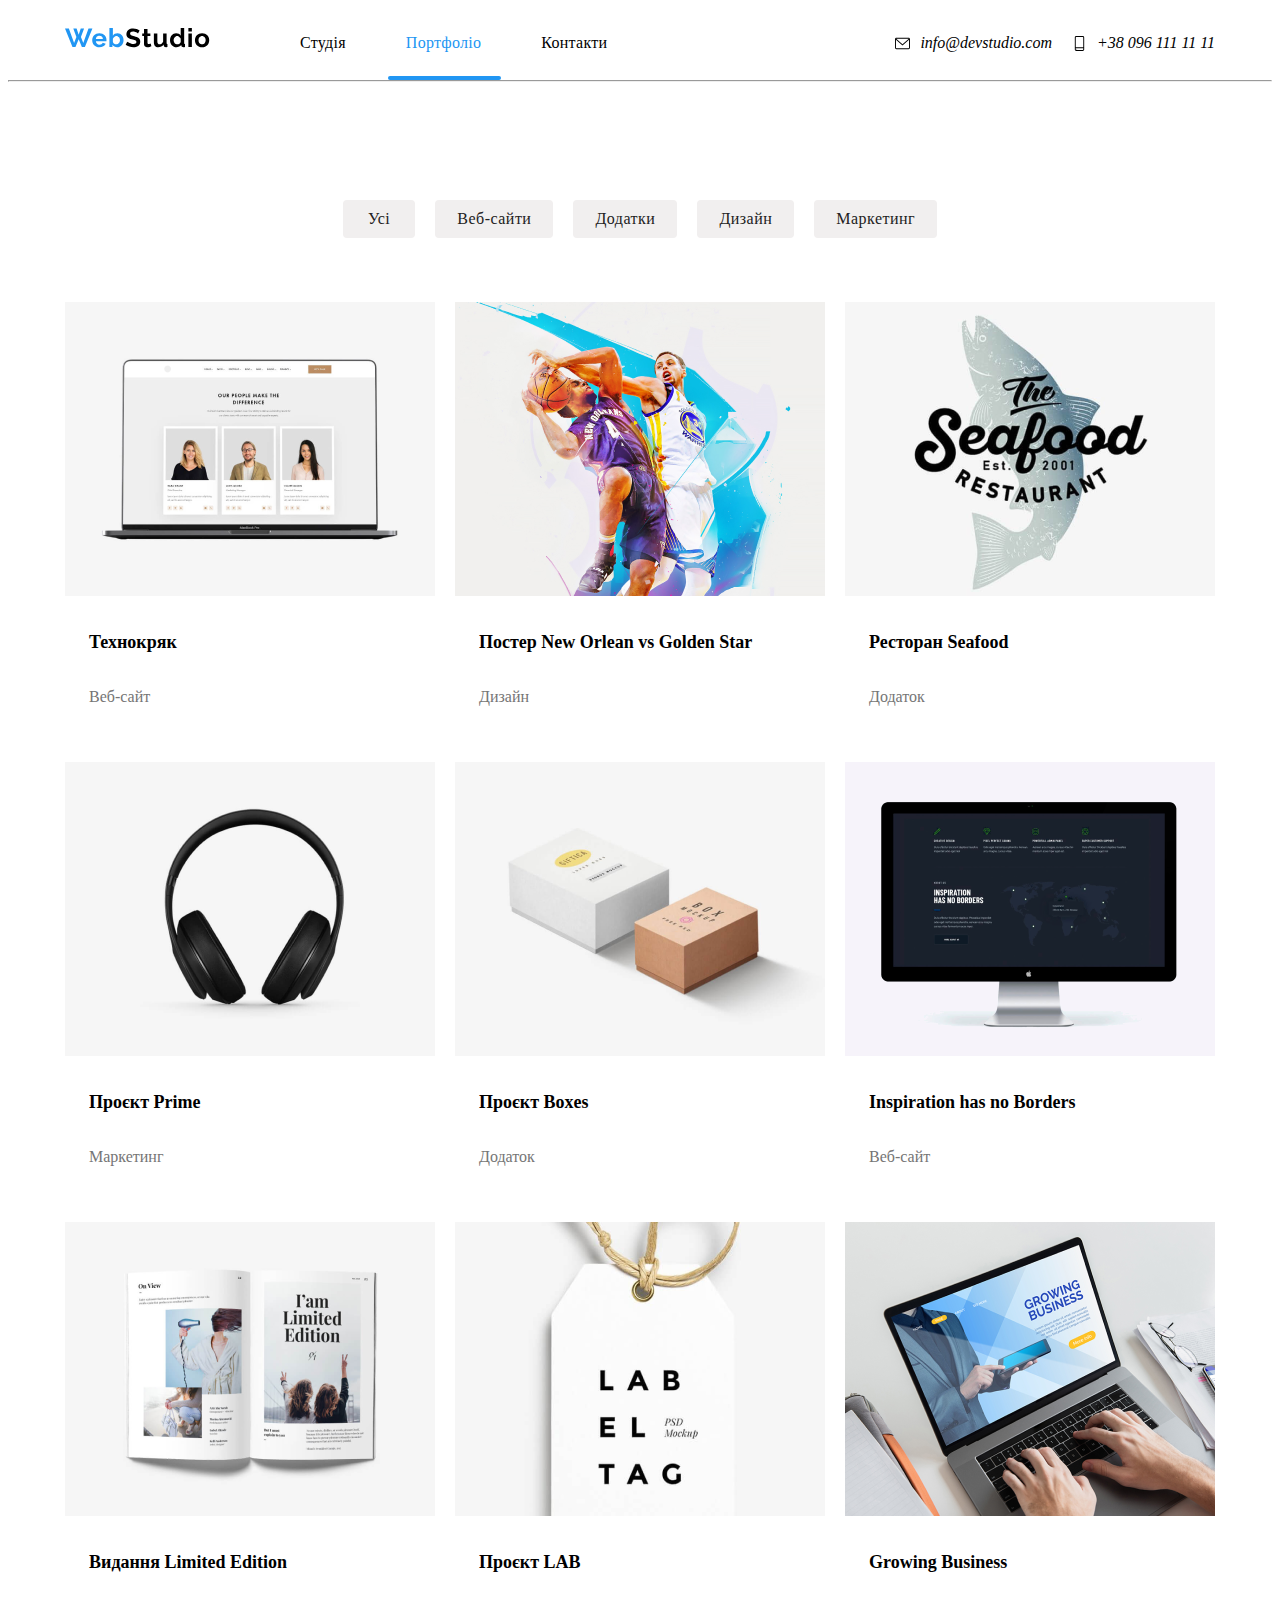
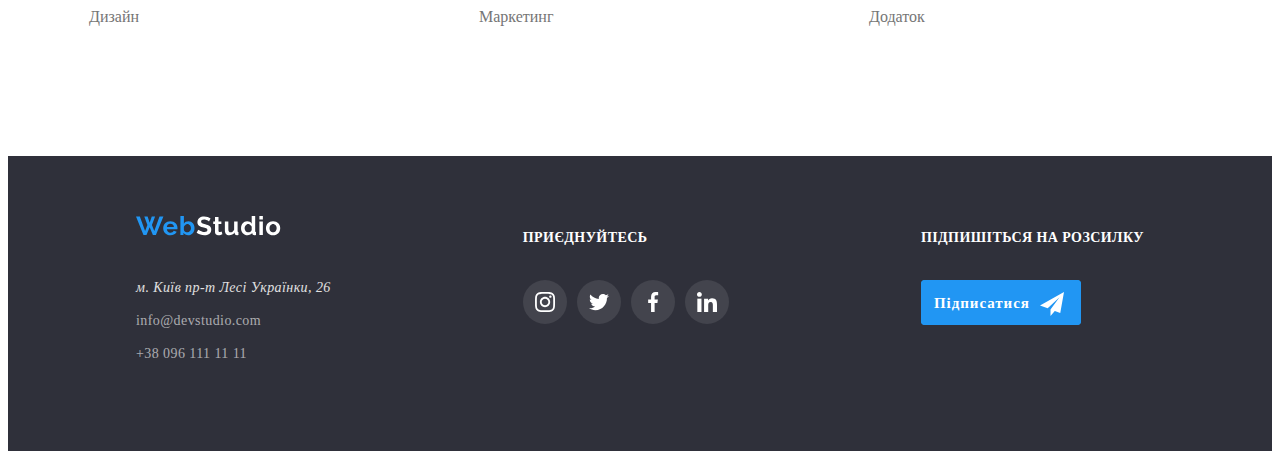
==== commit 2fc4c36d: "retina" ====
--- a/portfolio.html
+++ b/portfolio.html
@@ -144,7 +144,10 @@
                 <div class="caption">
                     <div class="product" id="website">
                         <div class="product__photo">
-                            <img src="./src/portfolio-pages/image/chapter-one/img.png" alt="ups" class="photo1">
+                            <picture>
+                                <source srcset="./src/portfolio-pages/image/chapter-one/img.png, ./src/portfolio-pages/image/chapter-one/img2x.png">
+                                <img src="./src/portfolio-pages/image/chapter-one/img.png" alt="ups" class="photo1">
+                            </picture>
                             <p class="product__photo-text">
                                 Ресурс пропонує комплексні <br>
                                 пропозиції з різним рівнем <br> 
@@ -165,7 +168,10 @@
                     </div>
                     <div class="product">
                         <div class="product__photo">
-                            <img src="./src/portfolio-pages/image/chapter-one/img (1).png" alt="ups" class="photo1">
+                            <picture>
+                                <source srcset="./src/portfolio-pages/image/chapter-one/img(1).png, ./src/portfolio-pages/image/chapter-one/img(1)2x.png">
+                                <img src="./src/portfolio-pages/image/chapter-one/img(1).png" alt="ups" class="photo1">
+                            </picture>
                             <p class="product__photo-text">
                                 Ресурс пропонує комплексні <br>
                                 пропозиції з різним рівнем <br> 
@@ -186,7 +192,10 @@
                     </div>
                     <div class="product">
                         <div class="product__photo">
-                            <img src="./src/portfolio-pages/image/chapter-one/img (2).png" alt="ups" class="photo1">
+                            <picture>
+                                <source srcset="./src/portfolio-pages/image/chapter-one/img(2).png, ./src/portfolio-pages/image/chapter-one/img(2)2x.png">
+                                <img src="./src/portfolio-pages/image/chapter-one/img(2).png" alt="ups" class="photo1">
+                            </picture>
                             <p class="product__photo-text">
                                 Ресурс пропонує комплексні <br>
                                 пропозиції з різним рівнем <br> 
@@ -207,7 +216,10 @@
                     </div>
                     <div class="product" id="marketing">
                         <div class="product__photo">
-                            <img src="./src/portfolio-pages/image/chapter-one/img (3).png" alt="ups" class="photo1">
+                            <picture>
+                                <source srcset="./src/portfolio-pages/image/chapter-one/img(3).png, ./src/portfolio-pages/image/chapter-one/img(3)2x.png">
+                                <img src="./src/portfolio-pages/image/chapter-one/img(3).png" alt="ups" class="photo1">
+                            </picture>
                             <p class="product__photo-text">
                                 Ресурс пропонує комплексні <br>
                                 пропозиції з різним рівнем <br> 
@@ -228,7 +240,10 @@
                     </div>
                     <div class="product" id="addition">
                         <div class="product__photo">
-                            <img src="./src/portfolio-pages/image/chapter-one/img (4).png" alt="ups" class="photo1">
+                            <picture>
+                                <source srcset="./src/portfolio-pages/image/chapter-one/img(4).png, ./src/portfolio-pages/image/chapter-one/img(4)2x.png">
+                                <img src="./src/portfolio-pages/image/chapter-one/img(4).png" alt="ups" class="photo1">
+                            </picture>
                             <p class="product__photo-text">
                                 Ресурс пропонує комплексні <br>
                                 пропозиції з різним рівнем <br> 
@@ -249,7 +264,10 @@
                     </div>
                     <div class="product">
                         <div class="product__photo">
-                            <img src="./src/portfolio-pages/image/chapter-one/img (5).png" alt="ups" class="photo1">
+                            <picture>
+                                <source srcset="./src/portfolio-pages/image/chapter-one/img(5).png, ./src/portfolio-pages/image/chapter-one/img(5)2x.png">
+                                <img src="./src/portfolio-pages/image/chapter-one/img(5).png" alt="ups" class="photo1">
+                            </picture>
                             <p class="product__photo-text">
                                 Ресурс пропонує комплексні <br>
                                 пропозиції з різним рівнем <br> 
@@ -270,7 +288,10 @@
                     </div>
                     <div class="product" id="design">
                         <div class="product__photo">
-                            <img src="./src/portfolio-pages/image/chapter-one/img (6).png" alt="ups" class="photo1">
+                            <picture>
+                                <source srcset="./src/portfolio-pages/image/chapter-one/img(6).png, ./src/portfolio-pages/image/chapter-one/img(6)2x.png">
+                                <img src="./src/portfolio-pages/image/chapter-one/img(6).png" alt="ups" class="photo1">
+                            </picture>
                             <p class="product__photo-text">
                                 Ресурс пропонує комплексні <br>
                                 пропозиції з різним рівнем <br> 
@@ -291,7 +312,10 @@
                     </div>
                     <div class="product">
                         <div class="product__photo">
-                            <img src="./src/portfolio-pages/image/chapter-one/img (7).png" alt="ups" class="photo1">
+                            <picture>
+                                <source srcset="./src/portfolio-pages/image/chapter-one/img(7).png, ./src/portfolio-pages/image/chapter-one/img(7)2x.png">
+                                <img src="./src/portfolio-pages/image/chapter-one/img(7).png" alt="ups" class="photo1">
+                            </picture>
                             <p class="product__photo-text">
                                 Ресурс пропонує комплексні <br>
                                 пропозиції з різним рівнем <br> 
@@ -312,7 +336,10 @@
                     </div>
                     <div class="product">
                         <div class="product__photo">
-                            <img src="./src/portfolio-pages/image/chapter-one/img (8).png" alt="ups" class="photo1">
+                            <picture>
+                                <source srcset="./src/portfolio-pages/image/chapter-one/img(8).png, ./src/portfolio-pages/image/chapter-one/img(8)2x.png">
+                                <img src="./src/portfolio-pages/image/chapter-one/img(8).png" alt="ups" class="photo1">
+                            </picture>
                             <p class="product__photo-text">
                                 Ресурс пропонує комплексні <br>
                                 пропозиції з різним рівнем <br> 
--- a/src/portfolio-pages/css/styles.css
+++ b/src/portfolio-pages/css/styles.css
@@ -33,7 +33,7 @@
   align-items: center;
   padding: 26px 0 20px 0;
   display: flex;
-  gap: 100px;
+  gap: 288px;
 }
 
 .navigation__list {
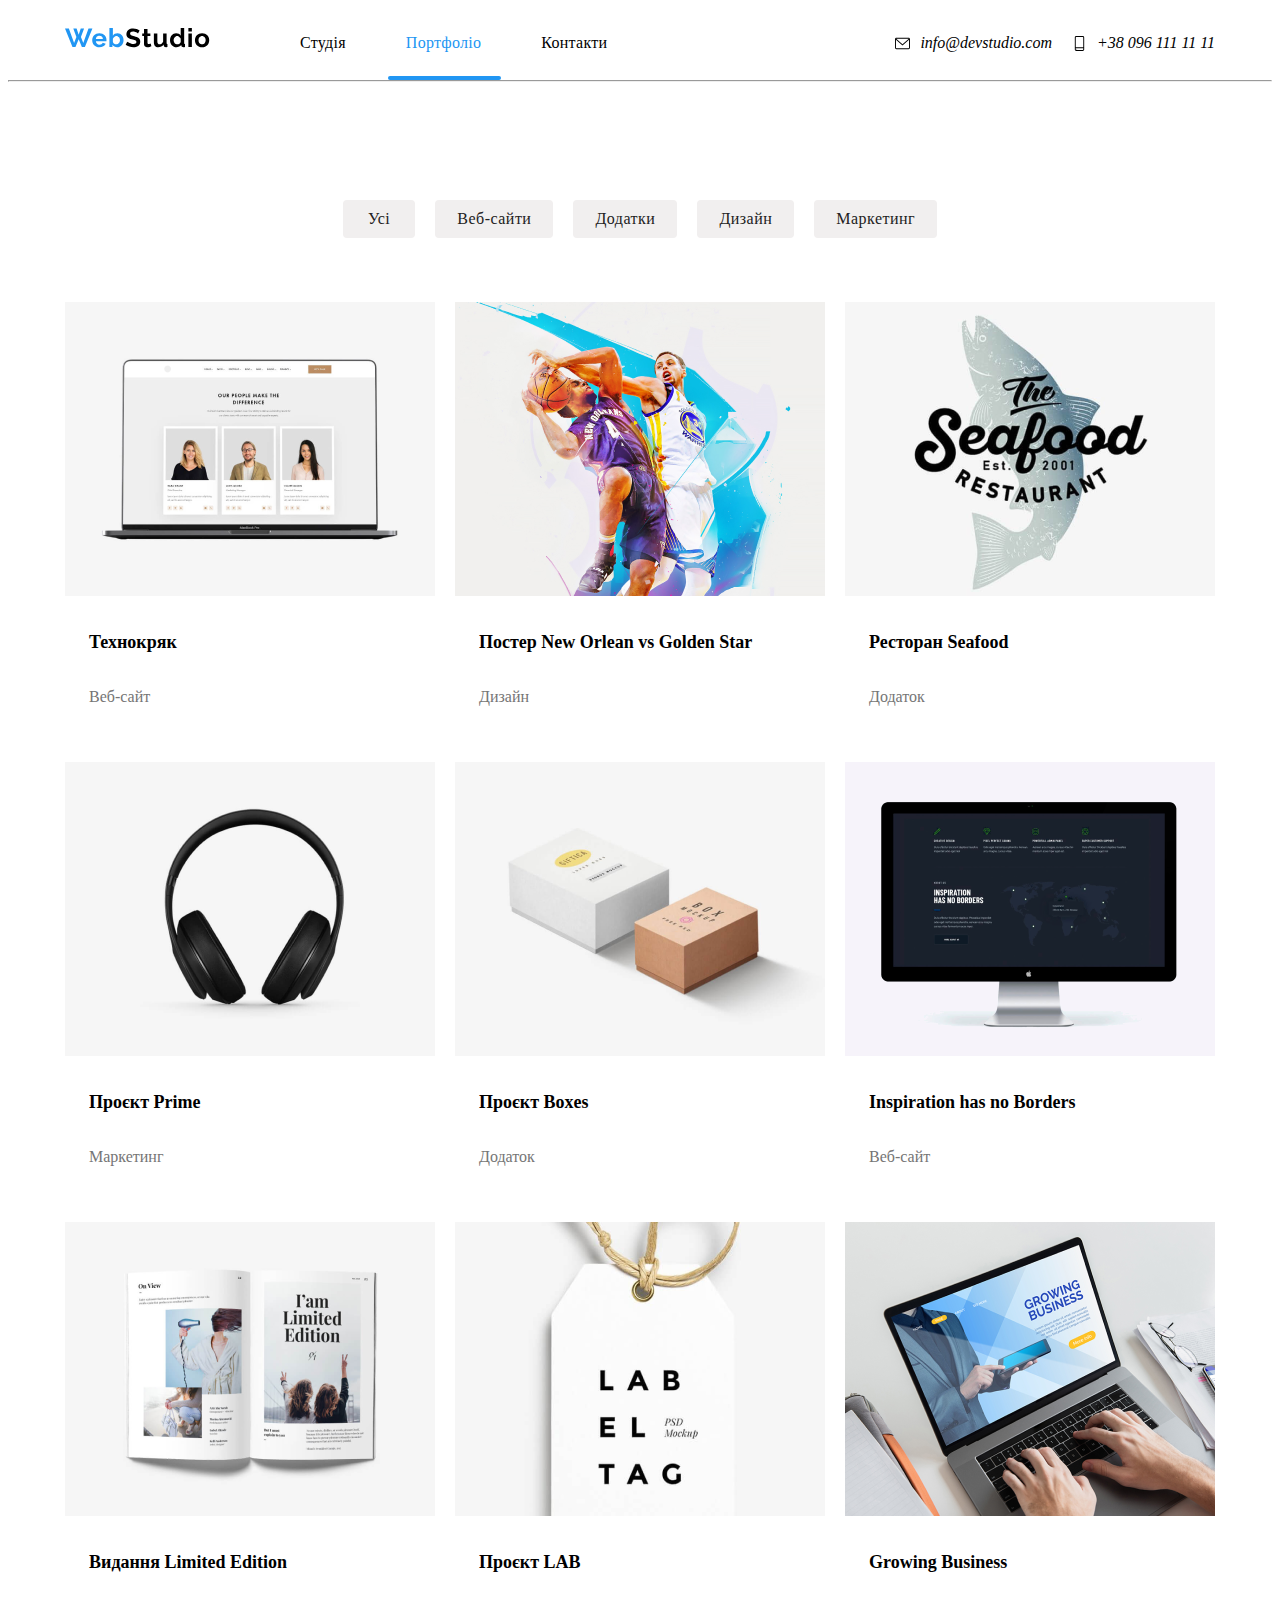
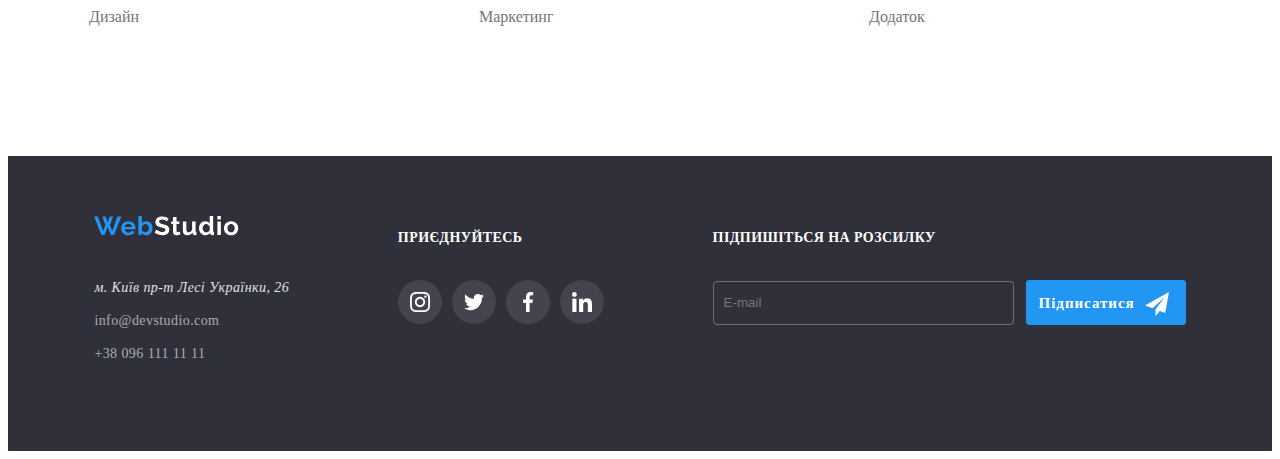
==== commit 0a920906: "so" ====
--- a/portfolio.html
+++ b/portfolio.html
@@ -433,9 +433,7 @@
                     ПІДПИШІТЬСЯ НА РОЗСИЛКУ
                 </p>
                 <div class="newsletter">
-                    <label>
-                        <input type="email" placeholder="E-mail" class="newsletter__form" name="emeil">
-                    </label>
+                    <input type="email" placeholder="E-mail" class="newsletter__form" name="emeil">
                     <div class="newsletter__button-content">
                         <button type="submit" class="newsletter__button">
                             <p class="newsletter__button-text">Підписатися</p> 
--- a/src/portfolio-pages/css/styles.css
+++ b/src/portfolio-pages/css/styles.css
@@ -305,7 +305,7 @@
   }
   .social__programs {
     position: absolute;
-    top: 99%;
+    top: 96%;
     left: 0;
     width: 100%;
     background-color: white;
@@ -533,6 +533,9 @@
   }
 }
 @media (max-width: 480px) {
+  .caption {
+    justify-content: center;
+  }
   .page__navigation {
     flex-wrap: wrap;
     gap: 10px;
@@ -558,8 +561,8 @@
     margin: 0;
   }
   .photo1 {
-    width: 450px;
-    height: 294px;
+    width: 385px;
+    height: 229px;
   }
 }
 .newsletter__button, .newsletter, .header__content-top, .address, .address__link {
@@ -805,7 +808,7 @@
 }
 @media (max-width: 480px) {
   .newsletter__form {
-    width: 440px;
+    width: 375px;
     height: 50px;
     margin-bottom: 10px;
   }
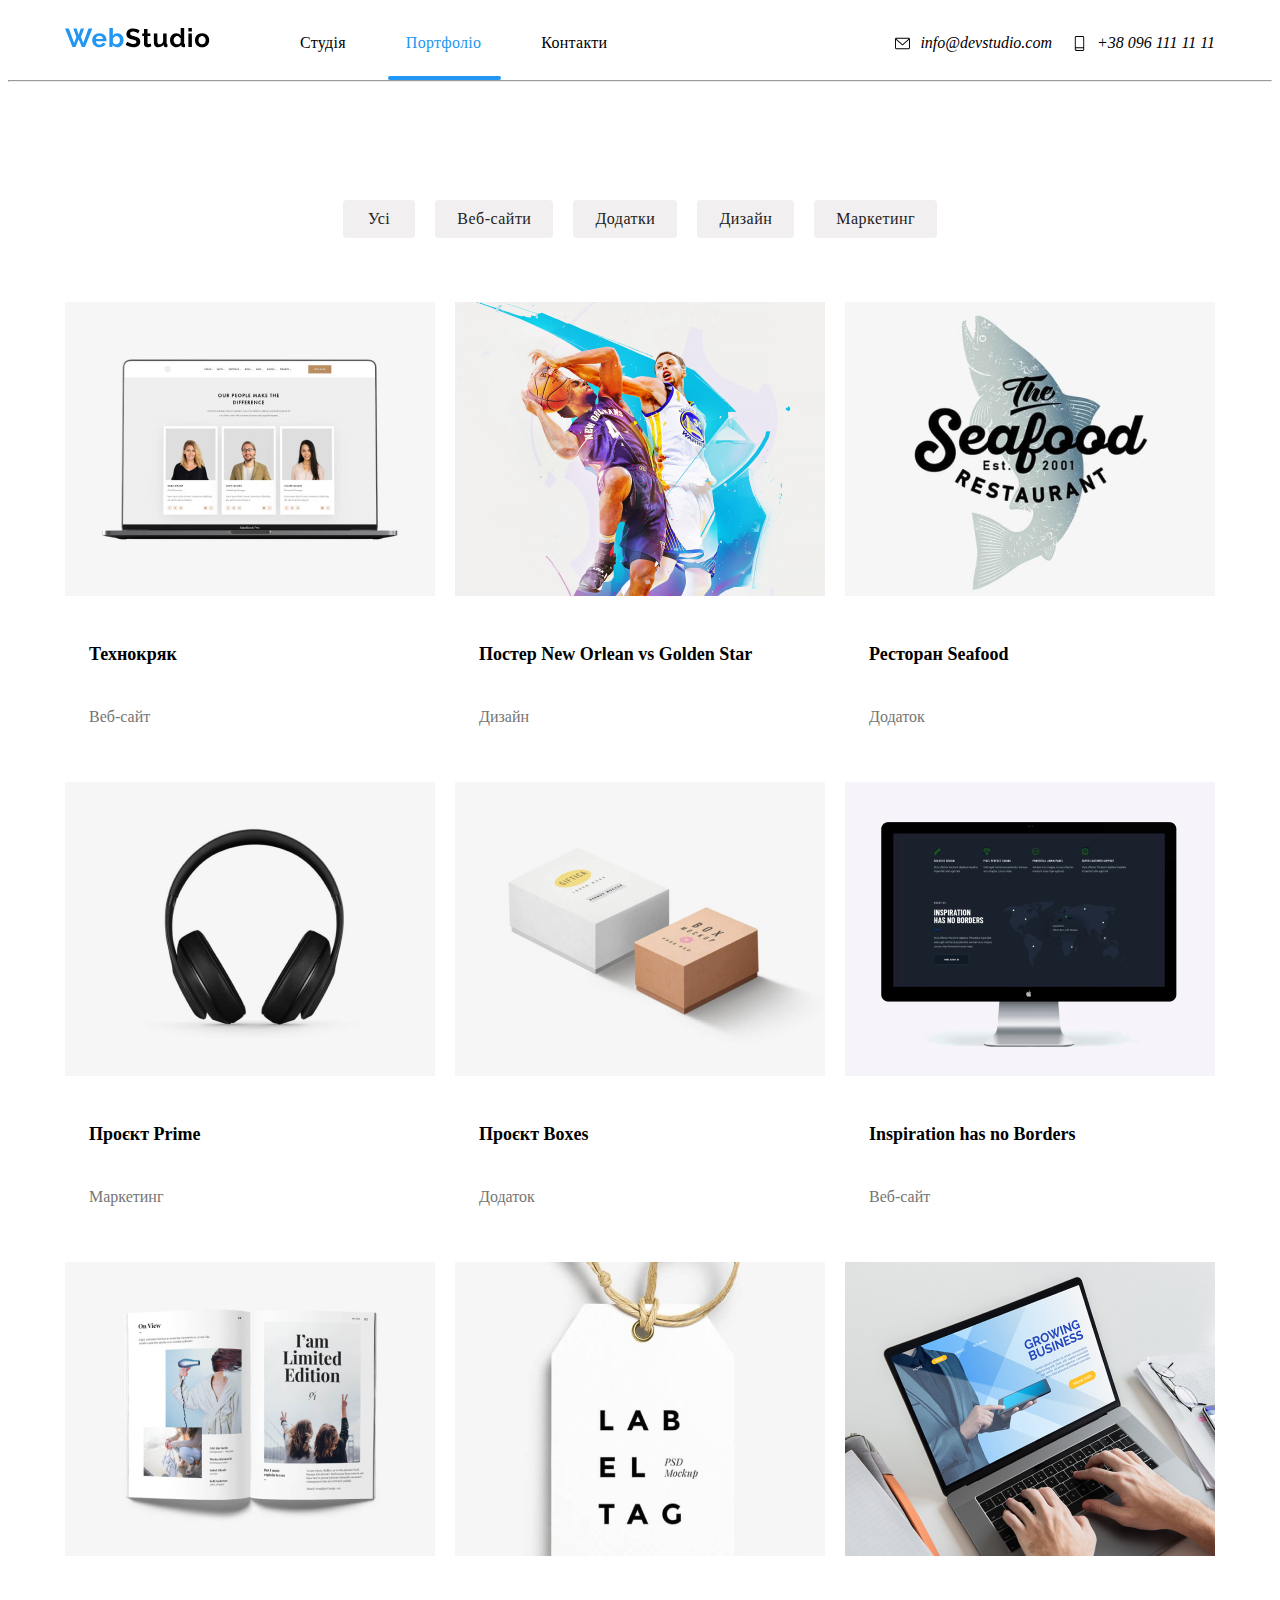
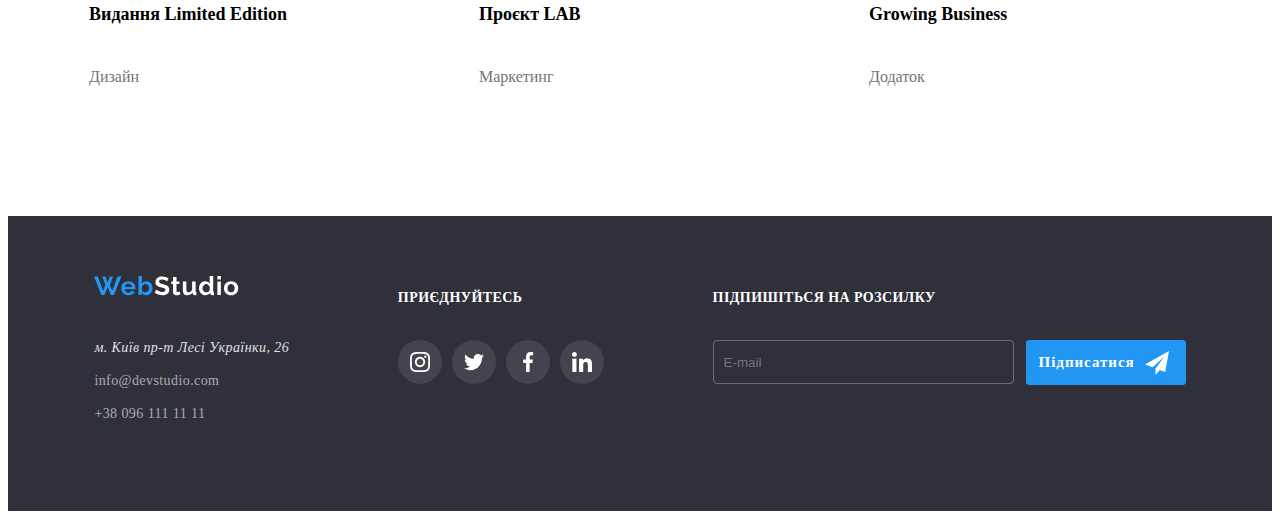
==== commit 30b9d018: "test" ====
--- a/portfolio.html
+++ b/portfolio.html
@@ -158,9 +158,9 @@
                             </p>
                         </div>
                         <div class="product__texts">
-                            <h1 class="product__title">
+                            <h4 class="product__title">
                                 Технокряк
-                            </h1>
+                            </h4>
                             <p class="product__text">
                                 Веб-сайт
                             </p>
@@ -182,9 +182,9 @@
                             </p>
                         </div>
                         <div class="product__texts">
-                            <h1 class="product__title">
+                            <h4 class="product__title">
                                 Постер New Orlean vs Golden Star
-                            </h1>
+                            </h4>
                             <p class="product__text">
                                 Дизайн
                             </p>
@@ -206,9 +206,9 @@
                             </p>
                         </div>
                         <div class="product__texts">
-                            <h1 class="product__title">
+                            <h4 class="product__title">
                                 Ресторан Seafood
-                            </h1>
+                            </h4>
                             <p class="product__text">
                                 Додаток
                             </p>
@@ -230,9 +230,9 @@
                             </p>
                         </div>
                         <div class="product__texts">
-                            <h1 class="product__title">
+                            <h4 class="product__title">
                                 Проєкт Prime
-                            </h1>
+                            </h4>
                             <p class="product__text">
                                 Маркетинг
                             </p>
@@ -254,9 +254,9 @@
                             </p>
                         </div>
                         <div class="product__texts">
-                            <h1 class="product__title">
+                            <h4 class="product__title">
                                 Проєкт Boxes
-                            </h1>
+                            </h4>
                             <p class="product__text">
                                 Додаток
                             </p>
@@ -278,9 +278,9 @@
                             </p>
                         </div>
                         <div class="product__texts">
-                            <h1 class="product__title">
+                            <h4 class="product__title">
                                 Inspiration has no Borders
-                            </h1>
+                            </h4>
                             <p class="product__text">
                                 Веб-сайт
                             </p>
@@ -302,9 +302,9 @@
                             </p>
                         </div>
                         <div class="product__texts">
-                            <h1 class="product__title">
+                            <h4 class="product__title">
                                 Видання Limited Edition
-                            </h1>
+                            </h4>
                             <p class="product__text">
                                 Дизайн
                             </p>
@@ -326,9 +326,9 @@
                             </p>
                         </div>
                         <div class="product__texts">
-                            <h1 class="product__title">
+                            <h4 class="product__title">
                                 Проєкт LAB
-                            </h1>
+                            </h4>
                             <p class="product__text">
                                 Маркетинг
                             </p>
@@ -350,9 +350,9 @@
                             </p>
                         </div>
                         <div class="product__texts">
-                            <h1 class="product__title">
+                            <h4 class="product__title">
                                 Growing Business
-                            </h1>
+                            </h4>
                             <p class="product__text">
                                 Додаток
                             </p>
--- a/src/portfolio-pages/css/styles.css
+++ b/src/portfolio-pages/css/styles.css
@@ -53,8 +53,8 @@
   position: relative;
 }
 .navigation__list-item:hover {
-  color: #2196F3;
-  fill: #2196F3;
+  color: #2196f3;
+  fill: #2196f3;
 }
 
 .navigation__list .navigation__list-item .navigation__list-link {
@@ -73,7 +73,7 @@
   position: absolute;
   width: 90%;
   height: 3.6px;
-  background-color: #2196F3;
+  background-color: #2196f3;
   bottom: -28px;
   left: 32px;
   transform: scaleX(0);
@@ -82,7 +82,7 @@
   transition: transform 0.3s ease;
 }
 .navigation__list .navigation__list-item .navigation__list-link:hover, .navigation__list .navigation__list-item .navigation__list-link.active {
-  color: #2196F3;
+  color: #2196f3;
 }
 .navigation__list .navigation__list-item .navigation__list-link:hover::after, .navigation__list .navigation__list-item .navigation__list-link.active::after {
   transform: scaleX(1);
@@ -101,8 +101,8 @@
   transition: color 0.3s;
 }
 .address__link:hover {
-  color: #2196F3;
-  fill: #2196F3;
+  color: #2196f3;
+  fill: #2196f3;
 }
 
 .header__burger {
@@ -146,11 +146,11 @@
   letter-spacing: 0.8px;
 }
 .menu__burger-link:hover {
-  color: #2196F3;
+  color: #2196f3;
 }
 
 .menu__link-studio {
-  color: #2196F3;
+  color: #2196f3;
 }
 
 .header__form[type=checkbox],
@@ -185,7 +185,7 @@
   text-decoration: none;
   color: rgb(117, 117, 117);
   fill: rgb(117, 117, 117);
-  color: #2196F3;
+  color: #2196f3;
   font-family: "Roboto";
   font-size: 34px;
   font-style: normal;
@@ -200,7 +200,7 @@
 }
 
 .site__link {
-  color: #2196F3;
+  color: #2196f3;
   font-family: "Roboto";
   font-size: 18px;
   font-style: normal;
@@ -324,6 +324,14 @@
     display: flex;
   }
 }
+@media (max-width: 350px) {
+  label.header__lab {
+    left: 122px;
+  }
+  .social__programs {
+    left: -14px;
+  }
+}
 .page__navigation {
   align-items: center;
   display: flex;
@@ -563,6 +571,12 @@
   .photo1 {
     width: 385px;
     height: 229px;
+  }
+}
+@media (max-width: 350px) {
+  .photo1 {
+    width: 300px;
+    height: 171px;
   }
 }
 .newsletter__button, .newsletter, .header__content-top, .address, .address__link {
@@ -808,7 +822,7 @@
 }
 @media (max-width: 480px) {
   .newsletter__form {
-    width: 375px;
+    width: 365px;
     height: 50px;
     margin-bottom: 10px;
   }
@@ -820,6 +834,11 @@
     text-align: center;
   }
 }
+@media (max-width: 350px) {
+  .newsletter__form {
+    width: 264px;
+  }
+}
 .header__content-top, .address, .address__link, .newsletter, .newsletter__button {
   display: flex;
   align-items: center;
@@ -834,4 +853,9 @@
   .container {
     width: 450px;
   }
+}
+@media (max-width: 350px) {
+  .container {
+    width: 320px;
+  }
 }